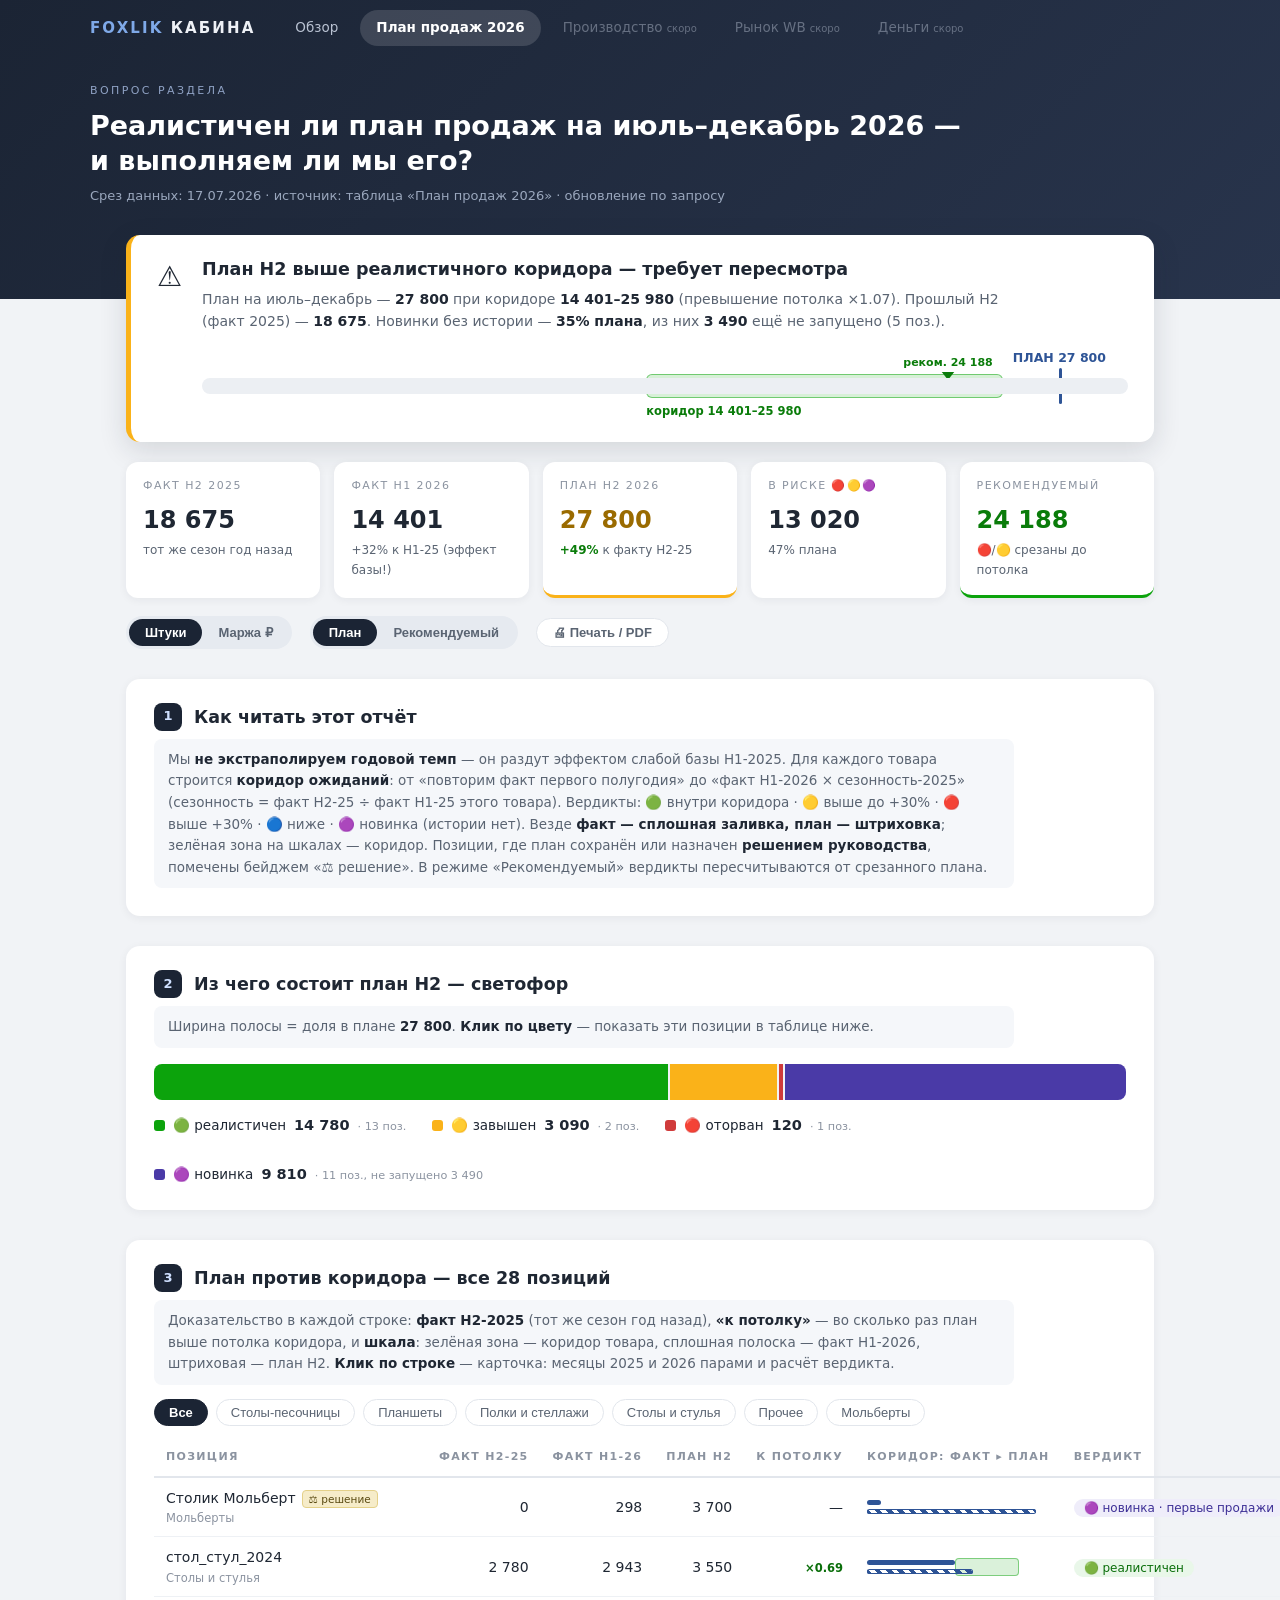
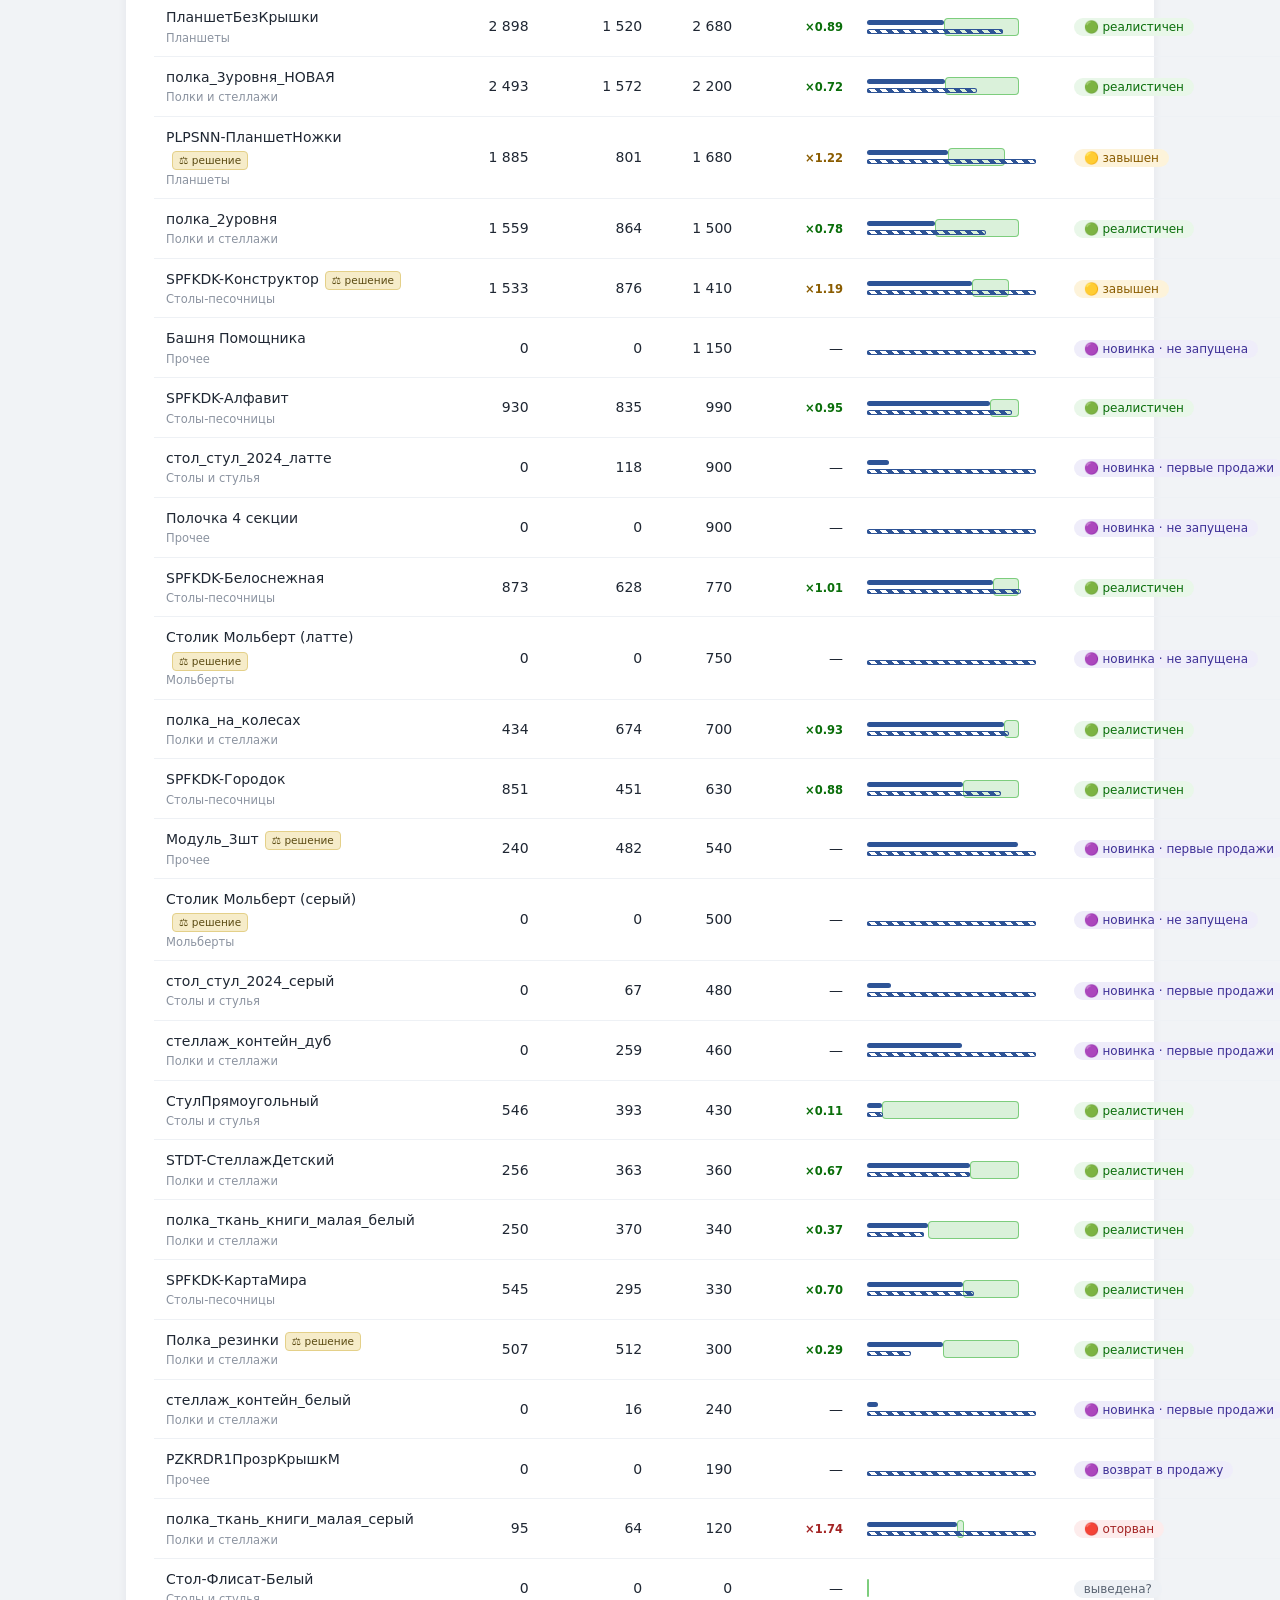
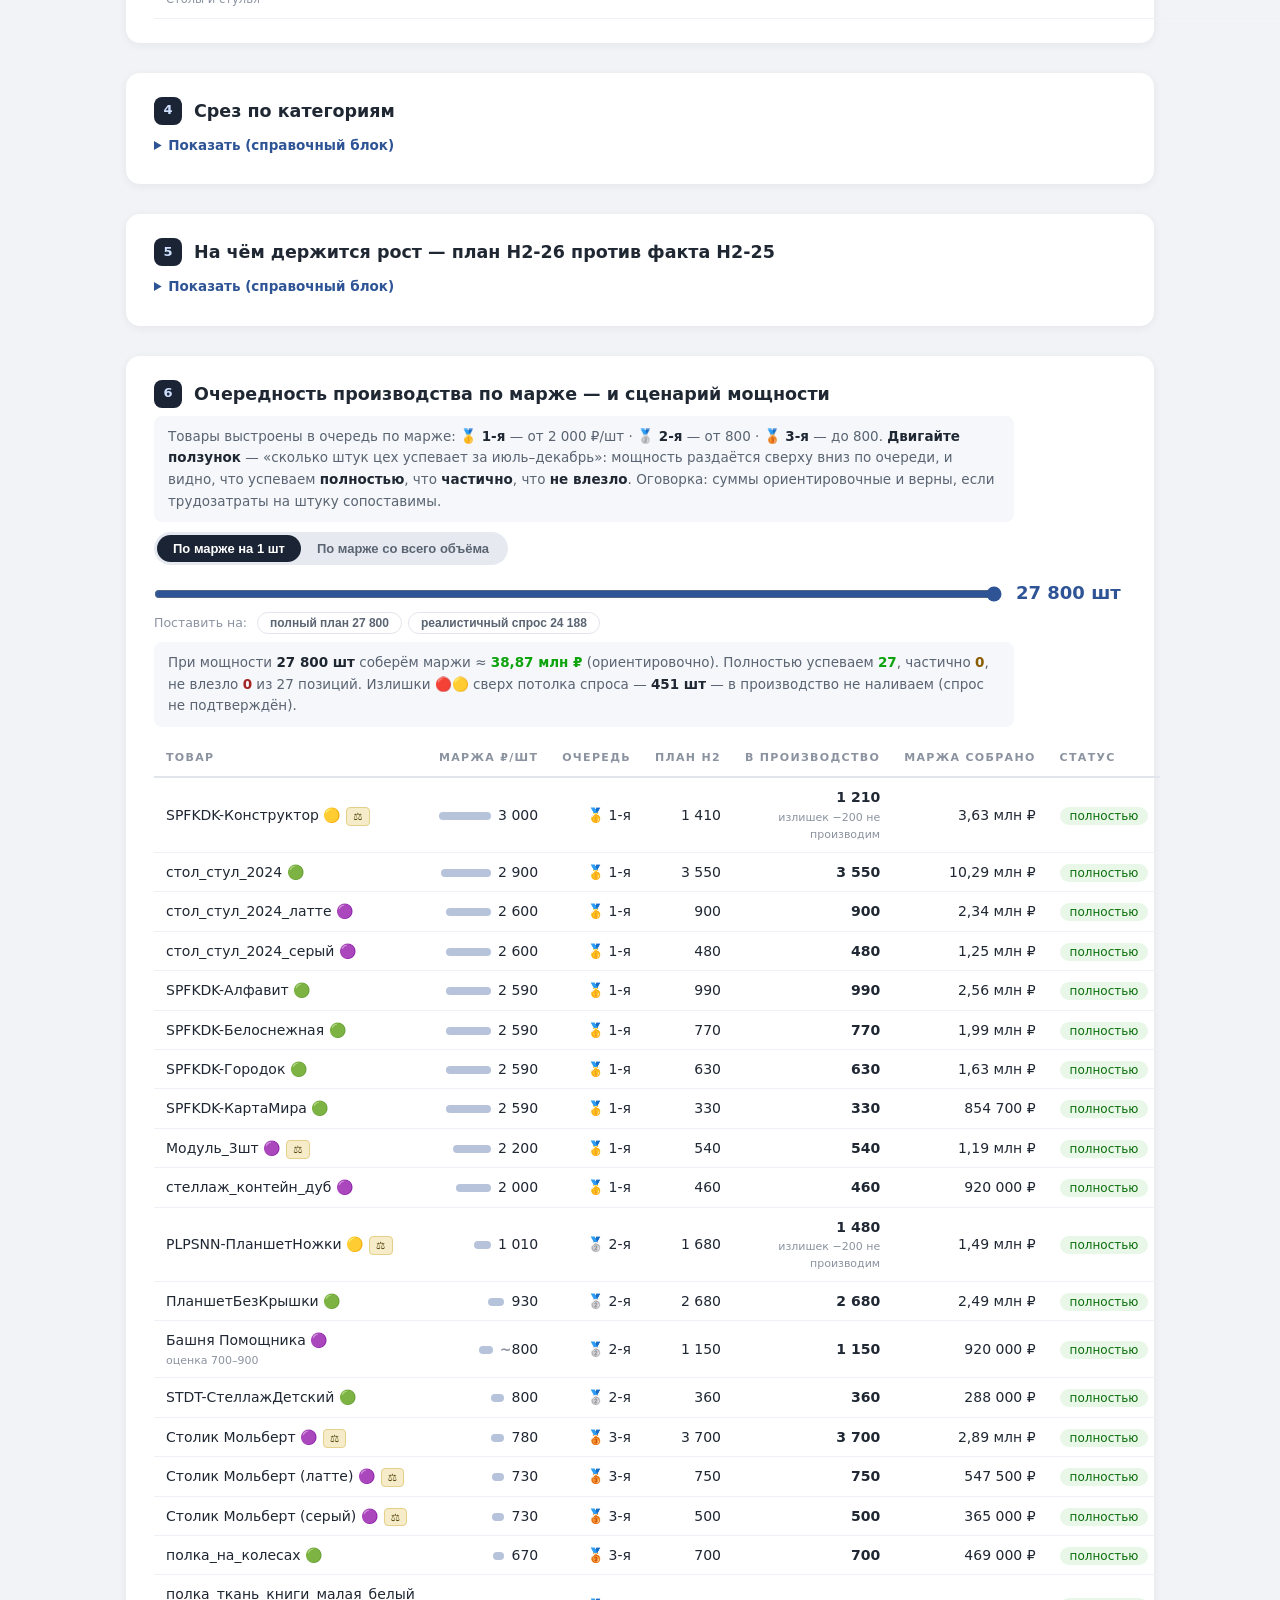
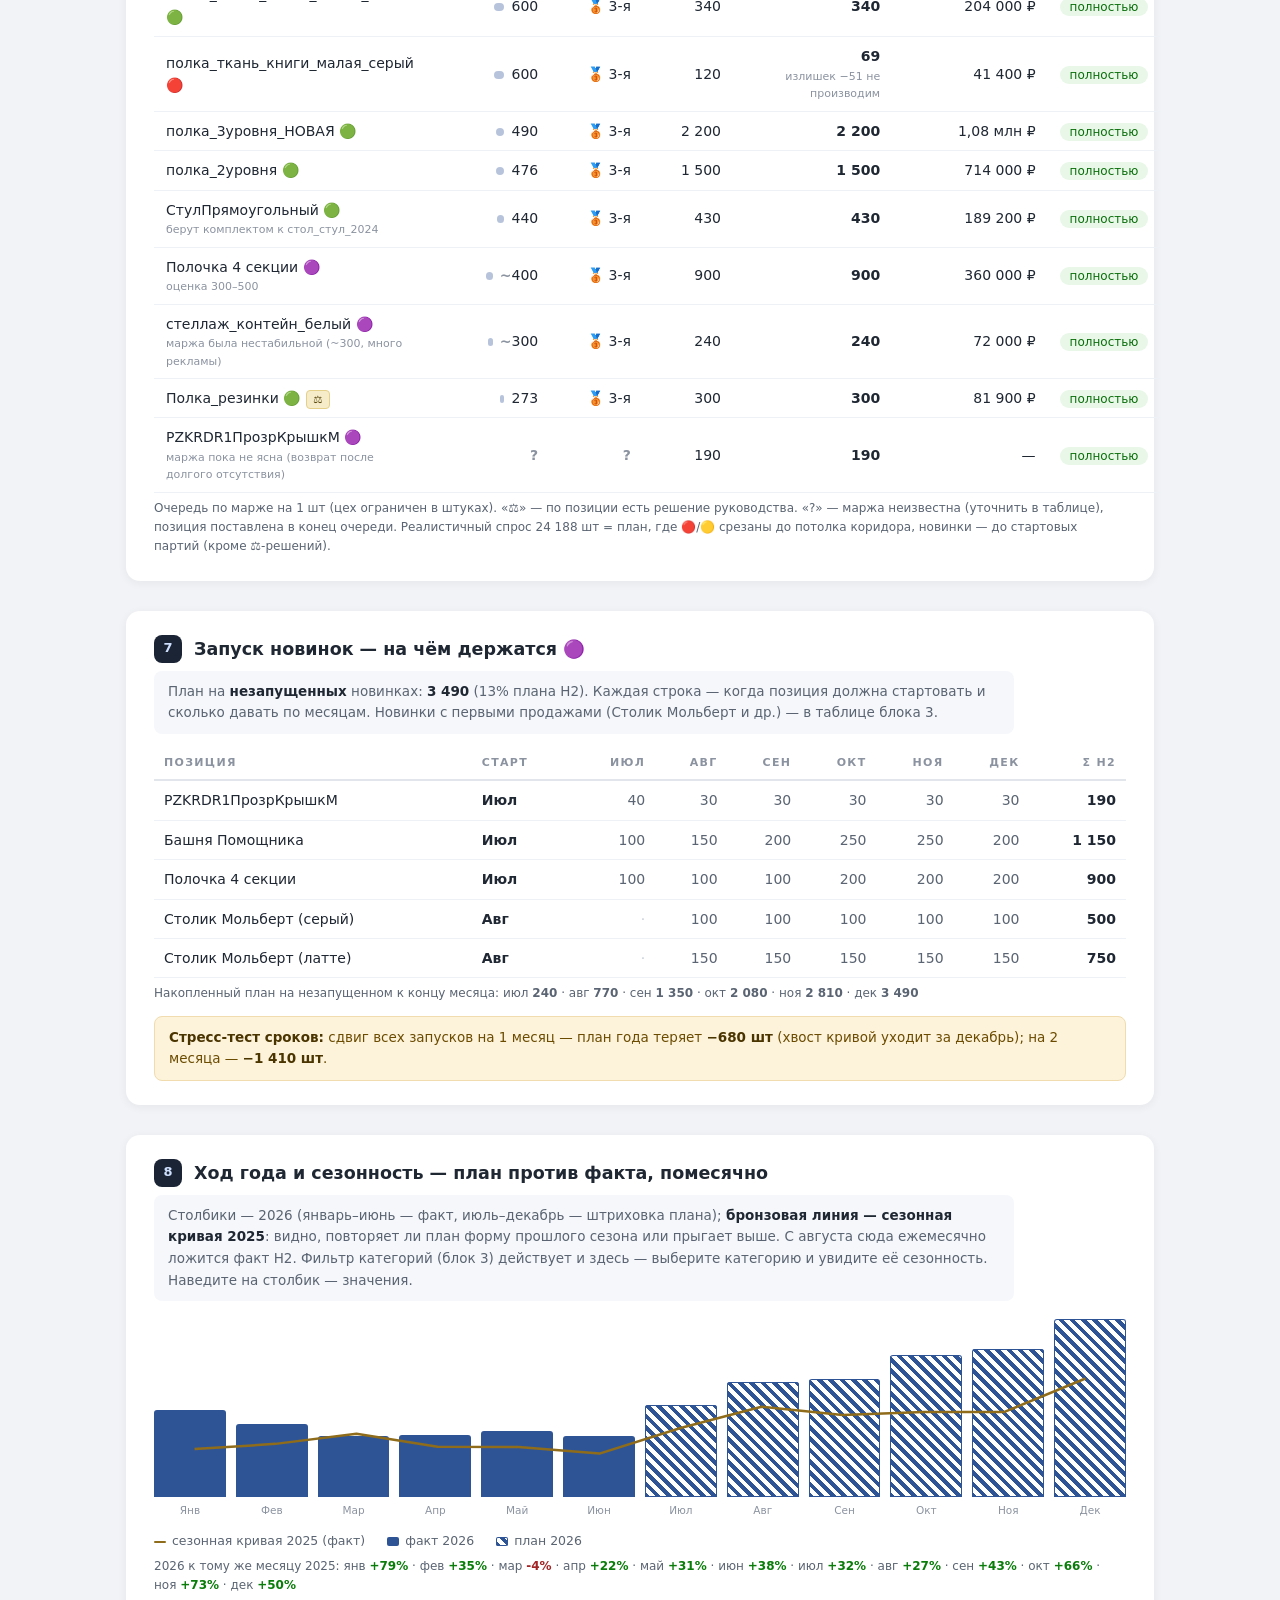
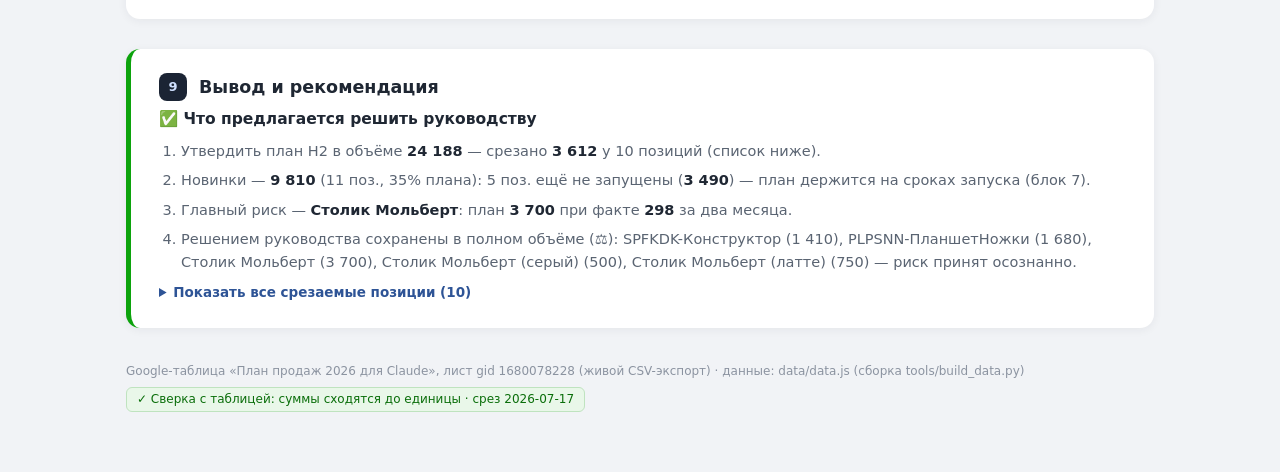
==== plan-2026.html @ 78aa0afb "Add files via upload" ====
<!DOCTYPE html>
<html lang="ru">
<head>
<meta charset="utf-8">
<meta name="viewport" content="width=device-width, initial-scale=1">
<title>План продаж 2026 — Кабина FOXLIK</title>
<link rel="icon" href="data:,">
<link rel="stylesheet" href="assets/cabin.css">
</head>
<body>

<div class="tophead">
  <div class="bar1">
    <a class="brand" href="index.html"><b>FOXLIK</b> КАБИНА</a>
    <nav class="main">
      <a href="index.html">Обзор</a>
      <a href="plan-2026.html" class="on">План продаж 2026</a>
      <a class="soon">Производство<i>скоро</i></a>
      <a class="soon">Рынок WB<i>скоро</i></a>
      <a class="soon">Деньги<i>скоро</i></a>
    </nav>
  </div>
  <div class="hero">
    <div class="q-label">Вопрос раздела</div>
    <h1>Реалистичен ли план продаж на июль–декабрь 2026 — и выполняем ли мы его?</h1>
    <div class="meta" id="meta"></div>
  </div>
</div>

<div class="wrap">

  <div class="verdict" id="hero"></div>

  <div class="kpis" id="kpis"></div>

  <div class="controls">
    <span class="seg" id="segMode">
      <button data-v="u" class="on">Штуки</button><button data-v="m">Маржа ₽</button>
    </span>
    <span class="seg" id="segBasis">
      <button data-v="plan" class="on">План</button><button data-v="rec">Рекомендуемый</button>
    </span>
    <button class="printbtn" onclick="window.print()">🖨 Печать / PDF</button>
    <span class="hint" id="ctlHint"></span>
  </div>

  <section>
    <div class="sec-head"><span class="n">1</span><h3>Как читать этот отчёт</h3></div>
    <div class="howto">Мы <b>не экстраполируем годовой темп</b> — он раздут эффектом слабой базы H1-2025.
      Для каждого товара строится <b>коридор ожиданий</b>: от «повторим факт первого полугодия» до
      «факт H1-2026 × сезонность-2025» (сезонность = факт H2-25 ÷ факт H1-25 этого товара).
      Вердикты: 🟢 внутри коридора · 🟡 выше до +30% · 🔴 выше +30% · 🔵 ниже · 🟣 новинка (истории нет).
      Везде <b>факт — сплошная заливка, план — штриховка</b>; зелёная зона на шкалах — коридор.
      Позиции, где план сохранён или назначен <b>решением руководства</b>, помечены бейджем «⚖ решение».
      В режиме «Рекомендуемый» вердикты пересчитываются от срезанного плана.</div>
  </section>

  <section>
    <div class="sec-head"><span class="n">2</span><h3>Из чего состоит план H2 — светофор</h3></div>
    <div class="howto" id="stkHow"></div>
    <div class="stack" id="stack"></div>
    <div class="legend" id="stkLeg"></div>
  </section>

  <section>
    <div class="sec-head"><span class="n">3</span><h3>План против коридора — все 28 позиций</h3></div>
    <div class="howto">Доказательство в каждой строке: <b>факт H2-2025</b> (тот же сезон год назад),
      <b>«к потолку»</b> — во сколько раз план выше потолка коридора, и <b>шкала</b>: зелёная зона —
      коридор товара, сплошная полоска — факт H1-2026, штриховая — план H2.
      <b>Клик по строке</b> — карточка: месяцы 2025 и 2026 парами и расчёт вердикта.</div>
    <div class="chips" id="chips"></div>
    <table>
      <thead><tr>
        <th>Позиция</th><th class="r">Факт H2-25</th><th class="r">Факт H1-26</th>
        <th class="r" id="thPlan">План H2</th><th class="r">К потолку</th>
        <th style="width:22%">Коридор: факт ▸ план</th><th>Вердикт</th>
      </tr></thead>
      <tbody id="tbody"></tbody>
    </table>
  </section>

  <section>
    <div class="sec-head"><span class="n">4</span><h3>Срез по категориям</h3></div>
    <details class="fold"><summary>Показать (справочный блок)</summary>
    <div class="howto">Три полосы: <b>факт H2-2025</b> (бронза — тот же сезон год назад),
      <b>факт H1-2026</b> (синяя) и <b>план H2-2026</b> (штриховая). Видно, на чём стоит план
      каждой категории и куда смещается ставка.</div>
    <div id="cats"></div>
    </details>
  </section>

  <section class="grow">
    <div class="sec-head"><span class="n">5</span><h3>На чём держится рост — план H2-26 против факта H2-25</h3></div>
    <details class="fold"><summary>Показать (справочный блок)</summary>
    <div class="howto">Разница между планом на этот сезон и фактом того же сезона 2025 по позициям.
      Фиолетовые — новинки: их прирост пока «бумажный». Сравнение сезон-к-сезону — та же логика,
      что и в коридоре.</div>
    <div id="grow"></div>
    </details>
  </section>

  <section class="sac">
    <div class="sec-head"><span class="n">6</span><h3>Очередность производства по марже — и сценарий мощности</h3></div>
    <div class="howto">Товары выстроены в очередь по марже: <b>🥇 1-я</b> — от 2 000 ₽/шт ·
      <b>🥈 2-я</b> — от 800 · <b>🥉 3-я</b> — до 800. <b>Двигайте ползунок</b> — «сколько штук цех
      успевает за июль–декабрь»: мощность раздаётся сверху вниз по очереди, и видно, что успеваем
      <b>полностью</b>, что <b>частично</b>, что <b>не влезло</b>. Оговорка: суммы ориентировочные
      и верны, если трудозатраты на штуку сопоставимы.</div>
    <div class="controls" style="margin-top:10px">
      <span class="seg" id="segPrio">
        <button data-v="unit" class="on">По марже на 1 шт</button><button data-v="vol">По марже со всего объёма</button>
      </span>
    </div>
    <div class="caprow">
      <input type="range" id="capSl">
      <div class="capval num" id="capVal"></div>
    </div>
    <div class="capmarks" id="capMarks"></div>
    <div class="howto" id="capSummary"></div>
    <table class="sacT">
      <thead><tr><th>Товар</th><th class="r">Маржа ₽/шт</th><th class="r">Очередь</th>
        <th class="r">План H2</th><th class="r">В производство</th><th class="r">Маржа собрано</th>
        <th>Статус</th></tr></thead>
      <tbody id="sacBody"></tbody>
    </table>
    <div class="yoy" id="sacFoot"></div>
  </section>

  <section class="launch">
    <div class="sec-head"><span class="n">7</span><h3>Запуск новинок — на чём держатся 🟣</h3></div>
    <div class="howto" id="lnHow"></div>
    <table>
      <thead><tr><th>Позиция</th><th>Старт</th>
        <th class="r">июл</th><th class="r">авг</th><th class="r">сен</th>
        <th class="r">окт</th><th class="r">ноя</th><th class="r">дек</th><th class="r">Σ H2</th></tr></thead>
      <tbody id="lnBody"></tbody>
    </table>
    <div class="yoy" id="lnCum"></div>
    <div class="stress" id="lnStress"></div>
  </section>

  <section>
    <div class="sec-head"><span class="n">8</span><h3>Ход года и сезонность — план против факта, помесячно</h3></div>
    <div class="howto">Столбики — 2026 (январь–июнь — факт, июль–декабрь — штриховка плана);
      <b>бронзовая линия — сезонная кривая 2025</b>: видно, повторяет ли план форму прошлого сезона
      или прыгает выше. С августа сюда ежемесячно ложится факт H2. Фильтр категорий (блок 3)
      действует и здесь — выберите категорию и увидите её сезонность. Наведите на столбик — значения.</div>
    <div class="yy" id="yy"></div>
    <div class="leg2">
      <span><span class="sw" style="background:none;border-top:2.5px solid var(--s2025);height:0;transform:translateY(-2px)"></span>сезонная кривая 2025 (факт)</span>
      <span><span class="sw" style="background:var(--s2026)"></span>факт 2026</span>
      <span><span class="sw" style="background:repeating-linear-gradient(45deg,var(--s2026) 0 4px,transparent 4px 8px);box-shadow:inset 0 0 0 1px var(--s2026)"></span>план 2026</span>
    </div>
    <div class="yoy" id="yyDelta"></div>
  </section>

  <section class="final">
    <div class="sec-head"><span class="n">9</span><h3>Вывод и рекомендация</h3></div>
    <h4>✅ Что предлагается решить руководству</h4>
    <ol id="final"></ol>
    <div id="finDetails"></div>
  </section>

</div>

<footer id="foot"></footer>

<script src="data/data.js"></script>
<script src="assets/logic.js"></script>
<script>
(function(){
 const C=window.CABIN, S=C.S, $=id=>document.getElementById(id);
 const MON=['Янв','Фев','Мар','Апр','Май','Июн','Июл','Авг','Сен','Окт','Ноя','Дек'];
 const VCC={green:'var(--ok)',amber:'var(--warn)',red:'var(--crit)',info:'var(--info)',new:'var(--new)'};
 const BC={green:'b-green',amber:'b-amber',red:'b-red',info:'b-info',new:'b-new'};
 const RC={green:'r-green',amber:'r-amber',red:'r-red',info:'r-info'};
 let catFilter='Все', vFilter=null, open=null, svOK=false;

 const dEsc=s=>String(s).replace(/&/g,'&amp;').replace(/</g,'&lt;');
 const pct=(a,b)=>b>0?Math.round((a/b-1)*100):null;
 const pctTxt=p=>p===null?'—':'<b class="'+(p>=0?'up':'down')+'">'+(p>=0?'+':'')+p+'%</b>';
 const d=new Date(C.D.meta.sliceDate);
 $('meta').textContent='Срез данных: '+('0'+d.getDate()).slice(-2)+'.'+('0'+(d.getMonth()+1)).slice(-2)+'.'+d.getFullYear()
   +' · источник: таблица «План продаж 2026» · обновление по запросу';

 /* --- самопроверка: страница обязана сходиться со слоем данных до единицы --- */
 (function(){
  const m=C.D.meta.totals;
  const u={f25:0,f26H1:0,pH2:0};
  C.items.forEach(i=>{u.f25+=i.f25T;u.f26H1+=i.f26H1;u.pH2+=i.pH2});
  svOK=(u.f25===m.f25&&u.f26H1===m.f26h1&&u.pH2===m.planH2);
  if(!svOK)console.error('СВЕРКА ПРОВАЛЕНА: страница='+JSON.stringify(u)+' data.js='+JSON.stringify(m));
  else console.log('Сверка OK: '+u.f25+' / '+u.f26H1+' / '+u.pH2);
 })();

 const filtered=()=>C.items
   .filter(i=>catFilter==='Все'||i.cat===catFilter)
   .filter(i=>!vFilter||C.vOf(i)===vFilter);

 function hero(){
  const t=C.totals();
  const above=t.cur>t.eH*1.05;
  const unl=C.unlaunched();
  const newU=C.items.filter(i=>C.vOf(i)==='new').reduce((s,i)=>s+C.money(i,C.planOf(i)),0);
  const share=t.cur>0?Math.round(newU/t.cur*100):0;
  const dom=Math.max(t.eH*1.15,t.cur*1.08,1);
  const x=v=>Math.min(v/dom*100,99);
  $('hero').className='verdict'+(above?'':' good');
  $('hero').innerHTML='<div class="icon">'+(above?'⚠️':'✅')+'</div><div style="flex:1">'
   +'<h2>'+(above?'План H2 выше реалистичного коридора — требует пересмотра'
                :'План H2 внутри реалистичного коридора')+'</h2>'
   +'<p>'+(S.basis==='plan'?'План':'Рекомендуемый план')+' на июль–декабрь — <b class="num">'+C.vf(t.cur)+'</b>'
   +' при коридоре <b class="num">'+C.vf(t.eL)+'–'+C.vf(t.eH)+'</b>'
   +(above?' (превышение потолка '+(t.eH>0?'×'+(t.cur/t.eH).toFixed(2):'—')+')':'')
   +'. Прошлый H2 (факт 2025) — <b class="num">'+C.vf(t.f25H2)+'</b>.'
   +' Новинки без истории — <b>'+share+'% плана</b>'
   +(unl.u>0?', из них <b class="num">'+C.vf(unl.u)+'</b> ещё не запущено ('+unl.list.length+' поз.)':'')
   +'.</p>'
   +'<div class="hcorr">'
   +'<div class="zone" style="left:'+x(t.eL)+'%;width:'+(x(t.eH)-x(t.eL))+'%"></div>'
   +'<div class="zlab" style="left:'+x(t.eL)+'%">коридор '+C.vf(t.eL)+'–'+C.vf(t.eH)+'</div>'
   +'<div class="mark" style="left:'+x(t.cur)+'%"></div>'
   +'<div class="mlab" style="left:'+x(t.cur)+'%">'+(S.basis==='plan'?'ПЛАН':'РЕКОМ.')+' '+C.vf(t.cur)+'</div>'
   +(S.basis==='plan'?'<div class="rmark" style="left:'+x(t.recH2)+'%"></div>'
     +'<div class="rlab" style="left:'+x(t.recH2)+'%">реком. '+C.vf(t.recH2)+'</div>':'')
   +'<div class="track"></div>'
   +'</div></div>';
 }

 function kpis(){
  const t=C.totals();
  const gr=t.f25H1>0?Math.round((t.f26H1/t.f25H1-1)*100):0;
  const risk=C.items.filter(i=>['red','amber','new'].includes(C.vOf(i)))
    .reduce((s,i)=>s+C.money(i,C.planOf(i)),0);
  $('kpis').innerHTML=
   '<div class="kpi"><div class="t">Факт H2 2025</div><div class="v num">'+C.vf(t.f25H2)+'</div><div class="d">тот же сезон год назад</div></div>'
  +'<div class="kpi"><div class="t">Факт H1 2026</div><div class="v num">'+C.vf(t.f26H1)+'</div><div class="d">+'+gr+'% к H1-25 (эффект базы!)</div></div>'
  +'<div class="kpi acc"><div class="t">'+(S.basis==='plan'?'План H2 2026':'Реком. план H2')+'</div><div class="v num">'+C.vf(t.cur)+'</div><div class="d">'+pctTxt(pct(t.cur,t.f25H2))+' к факту H2-25</div></div>'
  +'<div class="kpi"><div class="t">В риске 🔴🟡🟣</div><div class="v num">'+C.vf(risk)+'</div><div class="d">'+(t.cur>0?Math.round(risk/t.cur*100):0)+'% плана</div></div>'
  +'<div class="kpi rec"><div class="t">Рекомендуемый</div><div class="v num">'+C.vf(t.recH2)+'</div><div class="d">🔴/🟡 срезаны до потолка</div></div>';
 }

 function stack(){
  const t=C.totals(), parts=C.byVerdict(), unl=C.unlaunched();
  $('stkHow').innerHTML='Ширина полосы = доля в '+(S.basis==='plan'?'плане':'рекомендуемом плане')
    +' <b class="num">'+C.vf(t.cur)+'</b>. <b>Клик по цвету</b> — показать эти позиции в таблице ниже.';
  $('stack').innerHTML=parts.map(p=>'<div style="background:'+VCC[p.v]+';width:'+(p.u/t.cur*100)+'%;cursor:pointer'
    +(vFilter&&vFilter!==p.v?';opacity:.35':'')+'" data-v="'+p.v+'" title="'
    +C.VL[p.v]+': '+C.vf(p.u)+' — клик для фильтра"></div>').join('');
  $('stkLeg').innerHTML=parts.map(p=>'<span class="it" data-v="'+p.v+'" style="cursor:pointer'
    +(vFilter&&vFilter!==p.v?';opacity:.45':'')+'"><span class="sw" style="background:'+VCC[p.v]+'"></span>'
    +C.VE[p.v]+' '+C.VL[p.v]+' <span class="num">'+C.vf(p.u)+'</span><small>· '+p.n+' поз.'
    +(p.v==='new'&&unl.u>0?', не запущено '+C.vf(unl.u):'')+'</small></span>').join('');
  [$('stack'),$('stkLeg')].forEach(el=>el.querySelectorAll('[data-v]').forEach(x=>x.onclick=()=>{
    vFilter=(vFilter===x.dataset.v)?null:x.dataset.v;open=null;render();
    document.querySelector('table').scrollIntoView({behavior:'smooth',block:'nearest'});}));
 }

 function chips(){
  const cats=['Все',...new Set(C.items.map(i=>i.cat))];
  $('chips').innerHTML=cats.map(c=>'<button class="'+(c===catFilter?'on':'')+'" data-c="'+dEsc(c)+'">'+dEsc(c)+'</button>').join('')
   +(vFilter?'<button class="on" data-x="1">'+C.VE[vFilter]+' '+C.VL[vFilter]+' ✕</button>':'');
  $('chips').querySelectorAll('button').forEach(b=>b.onclick=()=>{
    if(b.dataset.x)vFilter=null;else catFilter=b.dataset.c;open=null;render();});
 }

 function rcorr(it){
  const p=C.money(it,C.planOf(it)), f=C.money(it,it.f26H1);
  const lo=C.money(it,it.expLow||0), hi=it.expHigh!==null?C.money(it,it.expHigh):null;
  const dom=Math.max(hi!==null?hi*1.2:0,p*1.08,f*1.08,1);
  const x=v=>Math.min(v/dom*100,99);
  return '<div class="rcorr">'
   +(hi!==null?'<div class="zone" style="left:'+x(lo)+'%;width:'+Math.max(x(hi)-x(lo),1)+'%"></div>':'')
   +(f>0?'<div class="fbar" style="width:'+x(f)+'%"></div>':'')
   +(p>0?'<div class="pbar" style="width:'+x(p)+'%"></div>':'')
   +'</div>';
 }

 function table(){
  $('thPlan').textContent=S.basis==='plan'?'План H2':'Реком. H2';
  const list=filtered().slice().sort((a,b)=>C.money(b,C.planOf(b))-C.money(a,C.planOf(a)));
  $('tbody').innerHTML=list.map((it,ix)=>{
   const p=C.money(it,C.planOf(it)), f=C.money(it,it.f26H1), v=C.vOf(it);
   const r=C.ratioOf(it);
   const badge=it.retired
     ?'<span class="badge" style="color:#5a6472;background:#eef1f5">выведена?</span>'
     :'<span class="badge '+BC[v]+'">'+C.VE[v]+' '+C.vlbl(it)+'</span>';
   let row='<tr class="row" data-i="'+ix+'"><td>'+dEsc(it.name)
    +(S.mode==='m'&&!it.margin?'<span class="nomarg">маржи нет → 0 ₽</span>':'')
    +(it.ovrType?'<span class="ovrb" title="'+(it.ovrType==='verdict'?'вердикт назначен решением руководства':'план сохранён/задан решением руководства')+'">⚖ решение</span>':'')
    +'<span class="cat">'+dEsc(it.cat)+'</span></td>'
    +'<td class="r num">'+C.vf(C.money(it,it.f25H2))+'</td>'
    +'<td class="r num">'+C.vf(f)+'</td>'
    +'<td class="r num">'+C.vf(p)+'</td>'
    +'<td class="r">'+(r!==null&&C.planOf(it)>0?'<span class="ratio '+(RC[v]||'')+'">×'+r.toFixed(2)+'</span>':'—')+'</td>'
    +'<td>'+rcorr(it)+'</td>'
    +'<td>'+badge+'</td></tr>';
   if(open===it.name)row+=card(it);
   return row;
  }).join('');
  $('tbody').querySelectorAll('tr.row').forEach(tr=>tr.onclick=()=>{
   const it=list[+tr.dataset.i]; open=(open===it.name)?null:it.name; render();
  });
 }

 function card(it){
  const mon=C.monOf(it), mmax=Math.max(...it.f25,...mon,1);
  const grp=[];
  for(let m=0;m<12;m++){
   const v25=it.f25[m], v26=mon[m];
   grp.push('<div class="grp"><div class="duo">'
    +'<div class="b b25" style="height:'+(v25/mmax*100)+'%" title="'+MON[m]+' 2025 · '+C.vf(C.money(it,v25))+'">'
    +(v25>0?'<span class="vv v25 num">'+C.vf(C.money(it,v25))+'</span>':'')+'</div>'
    +'<div class="b '+(m<6?'b26':'bp')+'" style="height:'+(v26/mmax*100)+'%" title="'+MON[m]+' 2026 · '+C.vf(C.money(it,v26))+'">'
    +(v26>0?'<span class="vv num">'+C.vf(C.money(it,v26))+'</span>':'')+'</div>'
    +'</div><div class="lab">'+MON[m].toLowerCase()+'</div></div>');
  }
  let why;
  if(it.newp){
   why='<b>Новинка</b> — истории 2025 нет, коридор не строится, решение по плану принимается отдельно. '
    +(it.f26H1>0?'Калибровка: первые продажи <b class="num">'+C.vf(C.money(it,it.f26H1))+'</b> за '
      +it.y26.slice(0,6).filter(x=>x>0).length+' мес против плана <b class="num">'+C.vf(C.money(it,it.pH2))+'</b> на 6 мес.'
      :'Продаж ещё не было — весь план держится на сроке запуска.');
  }else if(it.expHigh!==null){
   const r=C.ratioOf(it);
   why='Потолок = факт H1-26 <b class="num">'+C.vf(C.money(it,it.f26H1))+'</b> × сезонность-25 <b>×'+it.K.toFixed(2)
    +'</b> (H2-25 '+C.vf(C.money(it,it.f25H2))+' ÷ H1-25 '+C.vf(C.money(it,it.f25H1))+') = <b class="num">'
    +C.vf(C.money(it,Math.round(it.expHigh)))+'</b>. '
    +(C.planOf(it)>0?(S.basis==='plan'?'План':'Реком.')+' <b class="num">'+C.vf(C.money(it,C.planOf(it)))+'</b> = <b>×'
    +r.toFixed(2)+'</b> к потолку → '+C.VE[C.vOf(it)]+' <b>'+C.vlbl(it)+'</b>.'
    :'Плана на H2 нет'+(it.retired?' — похоже, позиция выведена (уточнить у владельца).':'.'));
  }else{
   why='Истории H1-2025 нет — коридор не строится; вердикт по наличию продаж 2026.';
  }
  const yoyM=[4,5].map(m=>MON[m].toLowerCase()+' '+pctTxt(pct(it.y26[m],it.f25[m]))).join(' · ');
  const yoyH2=[6,7,8,9,10,11].map(m=>MON[m].toLowerCase()+' '+pctTxt(pct(mon[m],it.f25[m]))).join(' · ');
  return '<tr class="card"><td colspan="7">'
   +'<div class="cfacts">'
   +'<span>'+(it.art?'Арт. WB: <b>'+dEsc(it.art)+'</b>':'Артикул: <b>ещё не присвоен</b>')+'</span>'
   +'<span>Маржа: <b>'+(it.margin?(it.mEst?'~':'')+C.fmt(it.margin)+' ₽/шт':'не известна — в деньгах = 0')
   +'</b>'+(it.mNote?' <span style="color:var(--ink3)">('+dEsc(it.mNote)+')</span>':'')+'</span>'
   +'<span>Факт 2025: <b class="num">'+C.vf(C.money(it,it.f25T))+'</b> (H1 '+C.vf(C.money(it,it.f25H1))+' · H2 '+C.vf(C.money(it,it.f25H2))+')</span>'
   +'<span>Факт H1-2026: <b class="num">'+C.vf(C.money(it,it.f26H1))+'</b></span>'
   +'<span>План H2: <b class="num">'+C.vf(C.money(it,it.pH2))+'</b> · реком.: <b class="num">'+C.vf(C.money(it,it.recH2))+'</b></span>'
   +(it.ovrType?'<span class="ovrb">⚖ '+(it.ovrType==='verdict'?'вердикт назначен решением руководства':'план сохранён решением руководства')+'</span>':'')
   +'</div>'
   +'<div class="pairs">'+grp.join('')+'</div>'
   +'<div class="why">'+why+'</div>'
   +'<div class="yoy">Темп к 2025: '+yoyM+' &nbsp;·&nbsp; план H2 к тем же месяцам 2025: '+yoyH2+'</div>'
   +'</td></tr>';
 }

 function cats(){
  const L=C.byCat(filtered()), mx=Math.max(...L.map(c=>Math.max(c.plan,c.f26H1,c.f25H2)),1);
  $('cats').innerHTML=L.map(c=>'<div class="catrow"><div class="name">'+dEsc(c.cat)+'<small>'+c.n+' поз.</small></div>'
   +'<div class="bars">'
   +'<div class="tr" title="факт H2-2025"><div class="f" style="width:'+(c.f25H2/mx*100)+'%;background:var(--s2025)"></div></div>'
   +'<div class="tr" title="факт H1-2026"><div class="f" style="width:'+(c.f26H1/mx*100)+'%"></div></div>'
   +'<div class="tr" title="план H2-2026"><div class="p" style="width:'+(c.plan/mx*100)+'%"></div></div></div>'
   +'<div class="nums num">H2-25: '+C.vf(c.f25H2)+'<br>план: '+C.vf(c.plan)+' ('+ (pct(c.plan,c.f25H2)===null?'—':(pct(c.plan,c.f25H2)>=0?'+':'')+pct(c.plan,c.f25H2)+'%')+')</div></div>').join('');
 }

 function grow(){
  const G=C.growth().filter(g=>g.d!==0);
  const top=G.slice(0,8), mx=Math.max(...G.map(g=>Math.abs(g.d)),1);
  const rest=G.slice(8).reduce((s,g)=>s+g.d,0);
  $('grow').innerHTML=top.map(g=>'<div class="grr"><div>'+dEsc(g.it.name)
   +(g.it.newp?' <span class="badge b-new" style="font-size:10.5px">🟣</span>':'')+'</div>'
   +'<div class="tr"><div class="bb" style="left:0;width:'+(Math.abs(g.d)/mx*100)+'%;background:'
   +(g.it.newp?'var(--new)':(g.d>=0?'var(--s2026)':'var(--s2025)'))+'"></div></div>'
   +'<div class="nums num">'+(g.d>=0?'+':'−')+C.vf(Math.abs(g.d))+'</div></div>').join('')
   +(G.length>8?'<div class="grr"><div style="color:var(--ink3)">остальные '+(G.length-8)+' позиций</div><div></div>'
   +'<div class="nums num">'+(rest>=0?'+':'−')+C.vf(Math.abs(rest))+'</div></div>':'');
 }

 let cap=null, prioMode='unit';
 const PLBL={1:'🥇 1-я',2:'🥈 2-я',3:'🥉 3-я'};
 const fmtRub=n=>n>=1e6?(n/1e6).toFixed(2).replace('.',',')+' млн ₽':C.fmt(n)+' ₽';
 function sac(){
  const Q=C.prodQueue(prioMode);
  const capTot=Q.reduce((s,r)=>s+r.plan,0);
  const rec=C.items.reduce((s,i)=>s+i.recH2,0);
  const sl=$('capSl');
  if(!sl.dataset.init){sl.dataset.init='1';sl.min=0;sl.max=capTot;sl.step=100;sl.value=capTot;cap=capTot;
   sl.oninput=()=>{cap=+sl.value;sac();};}
  $('capVal').textContent=C.fmt(cap)+' шт';
  $('capMarks').innerHTML='Поставить на: '
   +'<button data-c="'+capTot+'">полный план '+C.fmt(capTot)+'</button>'
   +'<button data-c="'+rec+'">реалистичный спрос '+C.fmt(rec)+'</button>';
  $('capMarks').querySelectorAll('button').forEach(b=>b.onclick=()=>{cap=+b.dataset.c;sl.value=cap;sac();});
  /* раздача мощности сверху вниз по очереди */
  let rem=cap,got=0;
  const rows=Q.map(r=>{const a=Math.max(0,Math.min(r.pour,rem));rem-=a;got+=a*r.mgn;
   return Object.assign({alloc:a},r);});
  const full=rows.filter(r=>r.alloc>=r.pour).length,
        part=rows.filter(r=>r.alloc>0&&r.alloc<r.pour).length,
        none=rows.filter(r=>r.alloc===0).length,
        exc=rows.reduce((s,r)=>s+r.excess,0);
  $('capSummary').innerHTML='При мощности <b class="num">'+C.fmt(cap)+' шт</b> соберём маржи ≈ '
   +'<b style="color:var(--ok,#1a7a3a)">'+fmtRub(got)+'</b> (ориентировочно). Полностью успеваем '
   +'<b style="color:var(--ok,#1a7a3a)">'+full+'</b>, частично <b style="color:#8a5c00">'+part
   +'</b>, не влезло <b style="color:#a32424">'+none+'</b> из '+rows.length+' позиций.'
   +(exc>0?' Излишки 🔴🟡 сверх потолка спроса — <b class="num">'+C.fmt(exc)
   +' шт</b> — в производство не наливаем (спрос не подтверждён).':'');
  const mMax=Math.max(...rows.map(r=>r.mgn),1);
  $('sacBody').innerHTML=rows.map(r=>{
   const st=r.alloc>=r.pour?['полностью','b-green']:r.alloc>0?['частично','b-amber']:['не влезло','b-red'];
   return '<tr><td>'+dEsc(r.it.name)+' '+C.VE[C.vOf(r.it)]
    +(r.it.ovrType?'<span class="ovrb" title="решение руководства по этой позиции">⚖</span>':'')
    +(r.it.mNote?'<span class="mnote">'+dEsc(r.it.mNote)+'</span>':'')+'</td>'
    +'<td class="r num" style="white-space:nowrap"><span class="mbar" style="width:'+(r.mgn/mMax*52)+'px"></span>'
    +(r.mgn?(r.it.mEst?'<span class="mq" title="оценка пользователя">~</span>':'')+C.fmt(r.mgn)
      :'<span class="mq" title="маржа неизвестна">?</span>')+'</td>'
    +'<td class="r" style="white-space:nowrap">'+(r.tier?PLBL[r.tier]:'<span class="mq">?</span>')+'</td>'
    +'<td class="r num">'+C.fmt(r.plan)+'</td>'
    +'<td class="r num"><b>'+C.fmt(r.alloc)+'</b>'
    +(r.excess>0?'<span class="mnote">излишек −'+C.fmt(r.excess)+' не производим</span>':'')+'</td>'
    +'<td class="r num">'+(r.mgn?fmtRub(r.alloc*r.mgn):'—')+'</td>'
    +'<td><span class="badge '+st[1]+'">'+st[0]+'</span></td></tr>';
  }).join('');
  $('sacFoot').innerHTML='Очередь по '+(prioMode==='unit'?'марже на 1 шт (цех ограничен в штуках)'
    :'марже со всего объёма (маржа/шт × план)')+'. «⚖» — по позиции есть решение руководства.'
   +' «?» — маржа неизвестна (уточнить в таблице), позиция поставлена в конец очереди.'
   +' Реалистичный спрос '+C.fmt(rec)+' шт = план, где 🔴/🟡 срезаны до потолка коридора,'
   +' новинки — до стартовых партий (кроме ⚖-решений).';
 }

 function launch(){
  const L=C.launches();
  const t=C.totals();
  $('lnHow').innerHTML='План на <b>незапущенных</b> новинках: <b class="num">'
   +C.vf(L.rows.reduce((s,r)=>s+C.money(r.it,r.sum),0))+'</b> ('
   +(t.pH2>0?Math.round(L.rows.reduce((s,r)=>s+C.money(r.it,r.sum),0)/t.pH2*100):0)
   +'% плана H2). Каждая строка — когда позиция должна стартовать и сколько давать по месяцам. '
   +'Новинки с первыми продажами (Столик Мольберт и др.) — в таблице блока 3.';
  $('lnBody').innerHTML=L.rows.map(r=>'<tr><td>'+dEsc(r.it.name)+'</td>'
   +'<td class="st">'+(r.start>=0?MON[r.start]:'—')+'</td>'
   +r.mon.map(v=>'<td class="r num mcell'+(v===0?' z':'')+'">'+(v===0?'·':C.vf(C.money(r.it,v)))+'</td>').join('')
   +'<td class="r num"><b>'+C.vf(C.money(r.it,r.sum))+'</b></td></tr>').join('');
  $('lnCum').innerHTML='Накопленный план на незапущенном к концу месяца: '
   +L.cum.map((v,m)=>MON[6+m].toLowerCase()+' <b class="num">'+C.fmt(v)+'</b>').join(' · ');
  $('lnStress').innerHTML='<b>Стресс-тест сроков:</b> сдвиг всех запусков на 1 месяц — план года теряет '
   +'<b class="num">−'+C.fmt(L.shift1)+' шт</b> (хвост кривой уходит за декабрь); на 2 месяца — '
   +'<b class="num">−'+C.fmt(L.shift2)+' шт</b>.';
 }

 function year(){
  const {t25,t26}=C.monthTotals(filtered()), mx=Math.max(...t25,...t26,1);
  const pts=t25.map((v,m)=>((m+0.5)/12*100).toFixed(2)+','+(100-v/mx*100).toFixed(2)).join(' ');
  $('yy').innerHTML='<svg viewBox="0 0 100 100" preserveAspectRatio="none">'
   +'<polyline points="'+pts+'" fill="none" stroke="var(--s2025)" stroke-width="2.5" vector-effect="non-scaling-stroke" stroke-linejoin="round"/></svg>'
   +t25.map((v,m)=>'<div class="grp"><div class="pair">'
   +'<div class="col '+(m<6?'f26':'p26')+'" style="height:'+(t26[m]/mx*100)+'%" title="'+MON[m]+' 2026 · '+C.vf(t26[m])+' · факт 2025 · '+C.vf(v)+'"></div>'
   +'</div><div class="lab">'+MON[m]+'</div></div>').join('');
  $('yyDelta').innerHTML='2026 к тому же месяцу 2025: '
   +t25.map((v,m)=>MON[m].toLowerCase()+' '+pctTxt(pct(t26[m],v))).join(' · ');
 }

 function fin(){
  const t=C.totals(), unl=C.unlaunched();
  const cut=C.items.filter(i=>i.recH2<i.pH2)
    .sort((a,b)=>(b.pH2-b.recH2)-(a.pH2-a.recH2));
  const kept=C.items.filter(i=>i.ovrType==='plan'&&i.pH2>0);
  const news=C.items.filter(i=>i.verdict==='new'&&i.pH2>0);
  const newU=news.reduce((s,i)=>s+C.money(i,i.pH2),0);
  const risk=news.slice().sort((a,b)=>C.money(b,b.pH2)-C.money(a,a.pH2))[0];
  $('final').innerHTML=
   '<li>Утвердить план H2 в объёме <b class="num">'+C.vf(t.recH2)+'</b> — срезано '
   +'<b class="num">'+C.vf(t.pH2-t.recH2)+'</b> у '+cut.length+' позиций (список ниже).</li>'
   +'<li>Новинки — <b class="num">'+C.vf(newU)+'</b> ('+news.length+' поз., '
   +Math.round(newU/t.pH2*100)+'% плана): '+unl.list.length+' поз. ещё не запущены '
   +'(<b class="num">'+C.vf(unl.u)+'</b>) — план держится на сроках запуска (блок 7).</li>'
   +(risk?'<li>Главный риск — <b>'+dEsc(risk.name)+'</b>: план <b class="num">'+C.vf(C.money(risk,risk.pH2))
   +'</b> при факте <b class="num">'+C.vf(C.money(risk,risk.f26H1))+'</b> за два месяца.</li>':'')
   +(kept.length?'<li>Решением руководства сохранены в полном объёме (⚖): '
   +kept.map(i=>dEsc(i.name)+' ('+C.fmt(i.pH2)+')').join(', ')+' — риск принят осознанно.</li>':'');
  $('finDetails').innerHTML='<details><summary>Показать все срезаемые позиции ('+cut.length+')</summary><ul>'
   +cut.map(i=>'<li>'+C.VE[i.verdict]+' '+dEsc(i.name)+': <span class="num">'+C.fmt(i.pH2)+' → '
   +C.fmt(i.recH2)+'</span> (−'+C.fmt(i.pH2-i.recH2)+')</li>').join('')+'</ul></details>';
 }

 function render(){
  hero();kpis();stack();chips();table();cats();grow();sac();launch();year();fin();
  $('ctlHint').textContent=S.mode==='m'?'В деньгах: позиции без маржи помечены в таблице и считаются как 0 ₽.':'';
  $('foot').innerHTML=dEsc(C.D.meta.source)+' · данные: data/data.js (сборка tools/build_data.py)<br>'
   +'<span class="stamp'+(svOK?'':' bad')+'">'+(svOK?'✓ Сверка с таблицей: суммы сходятся до единицы · срез '
   +C.D.meta.sliceDate:'⚠ СВЕРКА ПРОВАЛЕНА — данные не публиковать')+'</span>';
 }
 function seg(el,key){el.querySelectorAll('button').forEach(b=>b.onclick=()=>{
  S[key]=b.dataset.v;el.querySelectorAll('button').forEach(x=>x.classList.toggle('on',x===b));render();});}
 seg($('segMode'),'mode');seg($('segBasis'),'basis');
 $('segPrio').querySelectorAll('button').forEach(b=>b.onclick=()=>{
  prioMode=b.dataset.v;
  $('segPrio').querySelectorAll('button').forEach(x=>x.classList.toggle('on',x===b));sac();});
 render();
})();
</script>
</body>
</html>
---- assets/cabin.css ----
/* Кабина FOXLIK — дизайн-система, стиль C «Гибрид» (утверждён на мокапах 17.07.2026).
   Палитра валидирована скриптом dataviz. Факт = заливка, план = штриховка. */
:root{
  --dark:#1b2434; --dark2:#232e42; --bg:#f1f3f6; --card:#ffffff; --line:#e2e6ec;
  --ink:#1f2733; --ink2:#5a6472; --ink3:#8b93a0;
  --s2025:#8f6c1a; --s2026:#2e5496;
  --ok:#0ca30c; --warn:#fab219; --crit:#d03b3b; --info:#1565c0; --new:#4a3aa7;
}
*{box-sizing:border-box;margin:0;padding:0}
body{background:var(--bg);color:var(--ink);font:15px/1.6 "Segoe UI",system-ui,sans-serif;padding-bottom:60px}
.num{font-variant-numeric:tabular-nums}
a{color:var(--s2026)}

/* ── тёмная шапка ── */
.tophead{background:linear-gradient(135deg,var(--dark),#28344c);color:#eef1f6;padding:0 36px}
.bar1{display:flex;align-items:center;gap:24px;height:56px;max-width:1100px;margin:0 auto}
.brand{font-size:15px;font-weight:700;letter-spacing:.14em;color:#eef1f6;text-decoration:none}
.brand b{color:#7fa9e8}
nav.main{display:flex;gap:6px;flex:1}
nav.main a{padding:7px 16px;border-radius:999px;color:#b9c2d2;text-decoration:none;font-size:13.5px}
nav.main a.on{background:rgba(255,255,255,.14);color:#fff;font-weight:600}
nav.main a.soon{opacity:.45;cursor:default}
nav.main a.soon i{font-style:normal;font-size:10px;margin-left:4px}
.hero{padding:26px 0 92px;max-width:1100px;margin:0 auto}
.q-label{font-size:11px;letter-spacing:.22em;color:#8fa2c4;text-transform:uppercase;margin-bottom:8px}
.hero h1{font-size:27px;font-weight:650;line-height:1.3;max-width:880px;color:#fff}
.hero .meta{color:#9aa7bd;font-size:13px;margin-top:8px}
.wrap{max-width:1100px;margin:-64px auto 0;padding:0 36px}

/* ── вердикт-карта ── */
.verdict{background:var(--card);border-radius:14px;padding:20px 26px;
  box-shadow:0 8px 28px rgba(27,36,52,.14);display:flex;gap:20px;align-items:flex-start;
  border-left:5px solid var(--warn)}
.verdict.good{border-left-color:var(--ok)}
.verdict .icon{font-size:28px}
.verdict h2{font-size:17.5px;font-weight:650;margin-bottom:5px}
.verdict p{color:var(--ink2);font-size:14px;max-width:820px}
.verdict b{color:var(--ink)}

/* ── KPI ── */
.kpis{display:grid;grid-template-columns:repeat(5,1fr);gap:14px;margin-top:20px}
.kpi{background:var(--card);border-radius:12px;padding:15px 17px;box-shadow:0 2px 8px rgba(27,36,52,.06)}
.kpi .t{font-size:11px;letter-spacing:.13em;text-transform:uppercase;color:var(--ink3)}
.kpi .v{font-size:24px;font-weight:650;margin-top:6px}
.kpi .d{font-size:12px;color:var(--ink2);margin-top:2px}
.kpi.acc{border-bottom:3px solid var(--warn)} .kpi.acc .v{color:#9a6b00}
.kpi.rec{border-bottom:3px solid var(--ok)} .kpi.rec .v{color:#0a7c0a}

/* ── переключатели ── */
.controls{display:flex;gap:18px;margin-top:18px;align-items:center;flex-wrap:wrap}
.seg{display:inline-flex;background:#e6eaf0;border-radius:999px;padding:3px}
.seg button{border:0;background:transparent;padding:6px 16px;border-radius:999px;
  font:600 13px "Segoe UI",sans-serif;color:var(--ink2);cursor:pointer}
.seg button.on{background:var(--dark);color:#fff}
.controls .hint{font-size:12.5px;color:var(--ink3)}

/* ── секции-рассказ ── */
section{margin-top:30px;background:var(--card);border-radius:14px;
  box-shadow:0 2px 10px rgba(27,36,52,.06);padding:24px 28px}
.sec-head{display:flex;align-items:center;gap:12px;margin-bottom:6px}
.sec-head .n{width:28px;height:28px;border-radius:8px;background:var(--dark);color:#cfe0ff;
  display:flex;align-items:center;justify-content:center;font-size:13px;font-weight:700;flex:none}
.sec-head h3{font-size:17.5px;font-weight:650}
.howto{color:var(--ink2);font-size:13.5px;max-width:860px;margin:8px 0 4px;
  background:#f5f7fa;border-radius:8px;padding:10px 14px}
.howto b{color:var(--ink)}

/* ── светофор ── */
.stack{display:flex;height:36px;margin-top:16px;border-radius:8px;overflow:hidden;gap:2px;background:var(--bg)}
.stack div{min-width:4px}
.legend{display:flex;gap:26px;margin-top:14px;flex-wrap:wrap;font-size:13.5px}
.legend .it{display:flex;gap:8px;align-items:baseline}
.legend .sw{width:11px;height:11px;border-radius:3px;display:inline-block;transform:translateY(1px)}
.legend .num{font-weight:650;font-size:14.5px}
.legend small{color:var(--ink3)}

/* ── фильтр категорий ── */
.chips{display:flex;gap:8px;margin:14px 0 4px;flex-wrap:wrap}
.chips button{border:1px solid var(--line);background:#fff;border-radius:999px;
  padding:5px 14px;font:13px "Segoe UI",sans-serif;color:var(--ink2);cursor:pointer}
.chips button.on{background:var(--dark);border-color:var(--dark);color:#fff;font-weight:600}

/* ── таблица позиций ── */
table{width:100%;border-collapse:collapse;margin-top:12px;font-size:14px}
th{font-size:11px;letter-spacing:.12em;text-transform:uppercase;color:var(--ink3);
  text-align:left;padding:10px 12px;border-bottom:2px solid var(--line);white-space:nowrap}
th.r,td.r{text-align:right}
td{padding:9px 12px;border-bottom:1px solid #eef1f5}
tr.row{cursor:pointer}
tr.row:hover td{background:#f6f8fb}
td .cat{display:block;font-size:11.5px;color:var(--ink3)}
.bar{height:9px;border-radius:4px;background:var(--s2026);display:inline-block;vertical-align:middle}
.bar.plan{background:repeating-linear-gradient(45deg,var(--s2026) 0 4px,transparent 4px 8px);
  box-shadow:inset 0 0 0 1px var(--s2026)}
.badge{font-size:12px;padding:2px 10px;border-radius:20px;white-space:nowrap}
.b-green{color:#0a6e0a;background:#e9f7e9} .b-amber{color:#8a5c00;background:#fdf3da}
.b-red{color:#a32424;background:#fdecec} .b-new{color:#3d2f96;background:#efedfa}
.b-info{color:#0f4f92;background:#e8f1fc}
.corr-cell{font-size:12.5px;color:var(--ink2);white-space:nowrap}

/* карточка товара (раскрытие) */
tr.card td{background:#f8fafc;padding:16px 18px}
.icard{display:flex;gap:34px;flex-wrap:wrap}
.icard .facts{font-size:13.5px;color:var(--ink2);min-width:250px}
.icard .facts b{color:var(--ink)}
.mini{display:flex;align-items:flex-end;gap:2px;height:90px;flex:1;min-width:420px;padding-top:6px}
.mini .m{flex:1;display:flex;flex-direction:column;justify-content:flex-end;height:100%}
.mini .c{border-radius:2px 2px 0 0;min-height:1px}
.mini .c.f25{background:var(--s2025)}
.mini .c.f26{background:var(--s2026)}
.mini .c.p26{background:repeating-linear-gradient(45deg,var(--s2026) 0 3px,transparent 3px 6px);
  box-shadow:inset 0 0 0 1px var(--s2026)}
.mini .lab{font-size:9px;color:var(--ink3);text-align:center;margin-top:3px}

/* ── срез по категориям ── */
.catrow{display:grid;grid-template-columns:190px 1fr 150px;gap:12px;align-items:center;
  padding:8px 0;border-bottom:1px solid #eef1f5;font-size:13.5px}
.catrow:last-child{border-bottom:none}
.catrow .name{font-weight:600}
.catrow .name small{display:block;font-weight:400;color:var(--ink3);font-size:11.5px}
.catrow .bars{display:flex;flex-direction:column;gap:4px}
.catrow .tr{height:11px;border-radius:4px;background:#eceff3;position:relative;overflow:hidden}
.catrow .f{position:absolute;left:0;top:0;bottom:0;background:var(--s2026);border-radius:4px}
.catrow .p{position:absolute;left:0;top:0;bottom:0;border-radius:4px;
  background:repeating-linear-gradient(45deg,var(--s2026) 0 4px,transparent 4px 8px);
  box-shadow:inset 0 0 0 1px var(--s2026)}
.catrow .nums{font-size:12.5px;color:var(--ink2);text-align:right;white-space:nowrap}

/* ── ход года ── */
.yy{display:flex;align-items:flex-end;gap:10px;height:200px;margin-top:18px;position:relative}
.yy svg{position:absolute;left:0;top:0;width:100%;height:calc(100% - 21px);pointer-events:none;z-index:2}
.yy .grp{flex:1;display:flex;flex-direction:column;height:100%}
.yy .pair{flex:1;display:flex;align-items:flex-end;gap:3px}
.yy .col{flex:1;border-radius:3px 3px 0 0;min-height:1px}
.yy .col.f25{background:var(--s2025)}
.yy .col.f26{background:var(--s2026)}
.yy .col.p26{background:repeating-linear-gradient(45deg,var(--s2026) 0 4px,transparent 4px 8px);
  box-shadow:inset 0 0 0 1px var(--s2026)}
.yy .lab{font-size:10.5px;color:var(--ink3);text-align:center;margin-top:5px}
.leg2{display:flex;gap:22px;margin-top:12px;font-size:12.5px;color:var(--ink2)}
.leg2 .sw{width:12px;height:9px;border-radius:2px;display:inline-block;margin-right:6px;transform:translateY(1px)}

/* ── вывод ── */
section.final{border-left:5px solid var(--ok)}
.final h4{font-size:15.5px;font-weight:650;margin:6px 0 8px}
.final p,.final li{color:var(--ink2);font-size:14.5px}
.final b{color:var(--ink)}
.final ol{margin:4px 0 0 22px}
.final li{margin:6px 0}

footer{max-width:1100px;margin:34px auto 0;padding:0 36px;font-size:12px;color:var(--ink3)}

/* ── обзор (уровень 0) ── */
.secgrid{display:grid;grid-template-columns:repeat(2,1fr);gap:16px;margin-top:26px}
.seccard{background:var(--card);border-radius:14px;padding:20px 24px;
  box-shadow:0 2px 10px rgba(27,36,52,.06);text-decoration:none;color:var(--ink);display:block}
.seccard:hover{box-shadow:0 6px 20px rgba(27,36,52,.13)}
.seccard.off{opacity:.55;pointer-events:none}
.seccard .q{font-size:11px;letter-spacing:.16em;text-transform:uppercase;color:var(--ink3)}
.seccard h3{font-size:17px;margin:6px 0 4px}
.seccard p{font-size:13.5px;color:var(--ink2)}
.seccard .st{margin-top:10px;font-size:12.5px}

/* ── шкала коридора (hero) ── */
.hcorr{margin-top:16px;position:relative;height:74px}
.hcorr .track{position:absolute;top:30px;left:0;right:0;height:16px;border-radius:8px;background:#eceff3}
.hcorr .zone{position:absolute;top:26px;height:24px;background:rgba(12,163,12,.16);
  border:1.5px solid rgba(12,163,12,.5);border-radius:6px}
.hcorr .zlab{position:absolute;top:54px;font-size:11.5px;color:#0a7c0a;font-weight:600;white-space:nowrap}
.hcorr .mark{position:absolute;top:20px;width:3px;height:36px;background:var(--s2026);border-radius:2px}
.hcorr .mlab{position:absolute;top:0;transform:translateX(-50%);font-size:12.5px;font-weight:700;
  color:var(--s2026);white-space:nowrap;background:#fff;padding:0 6px;border-radius:4px;z-index:2}
.hcorr .rmark{position:absolute;top:23px;width:0;height:0;border-left:7px solid transparent;
  border-right:7px solid transparent;border-top:9px solid #0a7c0a;transform:translateX(-50%)}
.hcorr .rlab{position:absolute;top:6px;transform:translateX(-50%);font-size:11px;font-weight:600;
  color:#0a7c0a;white-space:nowrap;background:#fff;padding:0 4px;border-radius:4px}

/* ── шкала коридора в строке таблицы ── */
.rcorr{position:relative;height:22px;min-width:170px}
.rcorr .zone{position:absolute;top:2px;bottom:2px;background:rgba(12,163,12,.15);
  border:1px solid rgba(12,163,12,.45);border-radius:4px}
.rcorr .fbar{position:absolute;top:4px;height:5px;background:var(--s2026);border-radius:3px}
.rcorr .pbar{position:absolute;bottom:4px;height:5px;border-radius:3px;
  background:repeating-linear-gradient(45deg,var(--s2026) 0 4px,transparent 4px 8px);
  box-shadow:inset 0 0 0 1px var(--s2026)}
.ratio{font-size:11.5px;font-weight:700;margin-left:6px;white-space:nowrap}
.r-amber{color:#8a5c00}.r-red{color:#a32424}.r-info{color:#0f4f92}.r-green{color:#0a6e0a}
.ovrb{display:inline-block;font-size:10.5px;color:#5a4a12;background:#f6ecc9;border:1px solid #e4d089;
  border-radius:4px;padding:0 6px;margin-left:6px;white-space:nowrap}
.nomarg{display:inline-block;font-size:10.5px;color:#8a3030;background:#fbeaea;border-radius:4px;
  padding:0 6px;margin-left:6px;white-space:nowrap}

/* ── карточка: пары месяцев 2025/2026 ── */
.cfacts{display:flex;flex-wrap:wrap;gap:4px 26px;font-size:13px;color:var(--ink2);margin-bottom:14px}
.cfacts b{color:var(--ink)}
.pairs{display:flex;align-items:flex-end;gap:10px;height:230px;padding-top:18px;
  background-image:linear-gradient(to top,#eef1f5 1px,transparent 1px);background-size:100% 25%}
.pairs .grp{flex:1;display:flex;flex-direction:column;height:100%}
.pairs .duo{flex:1;display:flex;align-items:flex-end;gap:2px;position:relative}
.pairs .b{flex:1;border-radius:2px 2px 0 0;min-height:1px;position:relative}
.pairs .b25{background:var(--s2025)}
.pairs .b26{background:var(--s2026)}
.pairs .bp{background:repeating-linear-gradient(45deg,var(--s2026) 0 3px,transparent 3px 6px);
  box-shadow:inset 0 0 0 1px var(--s2026)}
.pairs .vv{position:absolute;top:-14px;left:50%;transform:translateX(-50%);
  font-size:10px;color:var(--s2026);white-space:nowrap;font-weight:600}
.pairs .vv.v25{color:var(--s2025)}
.pairs .lab{font-size:11px;color:var(--ink3);text-align:center;margin-top:4px}
.why{margin-top:10px;font-size:13px;background:#f5f7fa;border-radius:8px;padding:8px 12px;color:var(--ink2)}
.why b{color:var(--ink)}
.yoy{margin-top:6px;font-size:12px;color:var(--ink2)}
.yoy b{font-weight:600}
.up{color:#0a7c0a}.down{color:#a32424}

/* ── вклад в рост ── */
.grow .grr{display:grid;grid-template-columns:200px 1fr 110px;gap:10px;align-items:center;
  padding:5px 0;font-size:13px;border-bottom:1px solid #f1f3f6}
.grow .grr:last-child{border-bottom:none}
.grow .tr{height:10px;border-radius:4px;background:#f0f2f5;position:relative}
.grow .bb{position:absolute;top:0;bottom:0;border-radius:4px}
.grow .nums{text-align:right;color:var(--ink2);font-size:12.5px;white-space:nowrap}

/* ── запуск новинок ── */
.launch table td,.launch table th{padding:8px 10px}
.launch .st{font-weight:600}
.launch .mcell{color:var(--ink2)}
.launch .mcell.z{color:#c9ced6}
.stress{margin-top:12px;background:#fdf3da;border:1px solid #f0dcae;border-radius:8px;
  padding:10px 14px;font-size:13.5px;color:#6b4b00}
.stress b{color:#4a3400}

/* ── лестница отказа ── */
.capbox{display:flex;gap:12px;align-items:center;margin:14px 0 6px;flex-wrap:wrap}
.capbox label{font-size:13.5px;color:var(--ink2);font-weight:600}
.capbox input{width:120px;padding:7px 12px;border:1.5px solid var(--line);border-radius:8px;
  font:600 14px "Segoe UI",sans-serif;color:var(--ink)}
.capbox input:focus{outline:none;border-color:var(--s2026)}
.capbox .capres{font-size:13.5px;color:var(--ink2)}
.capbox .capres b{color:var(--ink)}
.sacT td{padding:8px 12px}
.sacT tr.ghead td{background:#f5f7fa;font-weight:650;font-size:12.5px;color:var(--ink);
  letter-spacing:.02em;border-bottom:1px solid var(--line)}
.sacT .mnote{display:block;font-size:11px;color:var(--ink3)}
.sacT tr.cutrow td{background:#fdf3da}
.sacT tr.cutpart td{background:#fdf9ec}
.sacT .cutlbl{font-size:11px;font-weight:700;color:#8a5c00;white-space:nowrap}
.sacT .mq{color:var(--ink3);font-weight:600}
.sacT .mbar{display:inline-block;height:8px;border-radius:4px;background:var(--s2026);
  opacity:.35;margin-right:7px;vertical-align:baseline}
.caprow{display:flex;align-items:center;gap:14px;flex-wrap:wrap;margin:14px 0 4px}
.caprow input[type=range]{flex:1;min-width:280px;accent-color:var(--s2026)}
.caprow .capval{font-weight:700;color:var(--s2026);font-size:18px;min-width:110px}
.capmarks{font-size:12.5px;color:var(--ink3);margin-bottom:6px}
.capmarks button{border:1px solid var(--line);background:#fff;border-radius:999px;
  padding:3px 12px;margin-left:6px;font:600 12px "Segoe UI",sans-serif;color:var(--ink2);
  cursor:pointer}
.capmarks button:hover{border-color:var(--s2026);color:var(--s2026)}

/* ── раскрывашки справочных блоков ── */
details.fold>summary{cursor:pointer;font-size:13.5px;color:var(--s2026);font-weight:600;
  padding:4px 0;list-style-position:inside}
details.fold[open]>summary{margin-bottom:6px}

/* ── вывод: раскрытия ── */
.final details{margin-top:8px}
.final summary{cursor:pointer;font-size:13.5px;color:var(--s2026);font-weight:600}
.final details ul{margin:6px 0 0 22px;font-size:13.5px;color:var(--ink2)}
.final details li{margin:3px 0}

/* ── сверка / печать ── */
.stamp{display:inline-block;margin-top:6px;font-size:12px;color:#0a6e0a;background:#e9f7e9;
  border:1px solid #bfe3bf;border-radius:6px;padding:2px 10px}
.stamp.bad{color:#a32424;background:#fdecec;border-color:#eec5c5}
.printbtn{border:1px solid var(--line);background:#fff;border-radius:999px;padding:6px 16px;
  font:600 13px "Segoe UI",sans-serif;color:var(--ink2);cursor:pointer}

/* ── печать ── */
@media print{
  body{background:#fff;padding:0}
  .tophead{background:#fff;color:var(--ink);padding:0}
  .hero{padding:10px 0 16px}
  .hero h1{color:var(--ink)} .hero .meta{color:var(--ink2)} .q-label{color:var(--ink3)}
  nav.main,.controls,.chips{display:none}
  .wrap{margin-top:0;max-width:none;padding:0}
  section,.verdict,.kpi{box-shadow:none;border:1px solid var(--line);break-inside:avoid}
  tr.row{cursor:default}
}
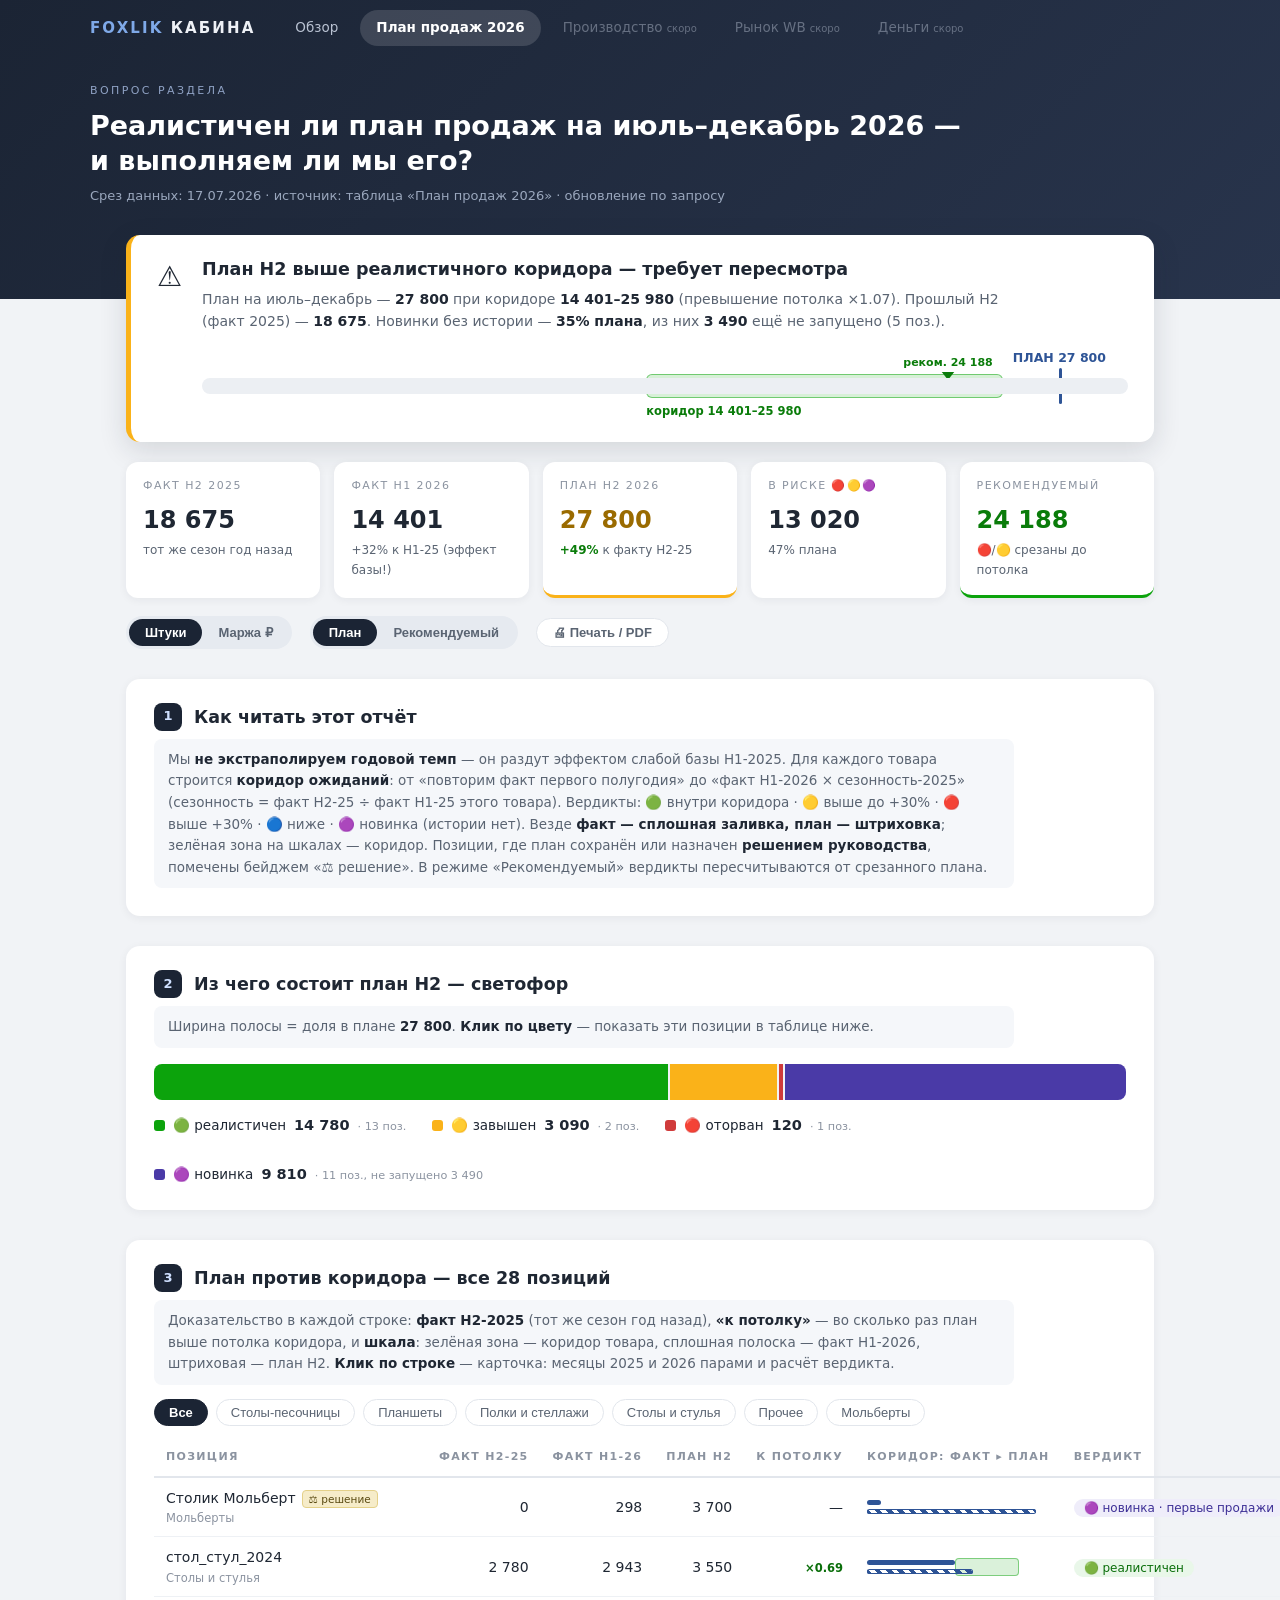
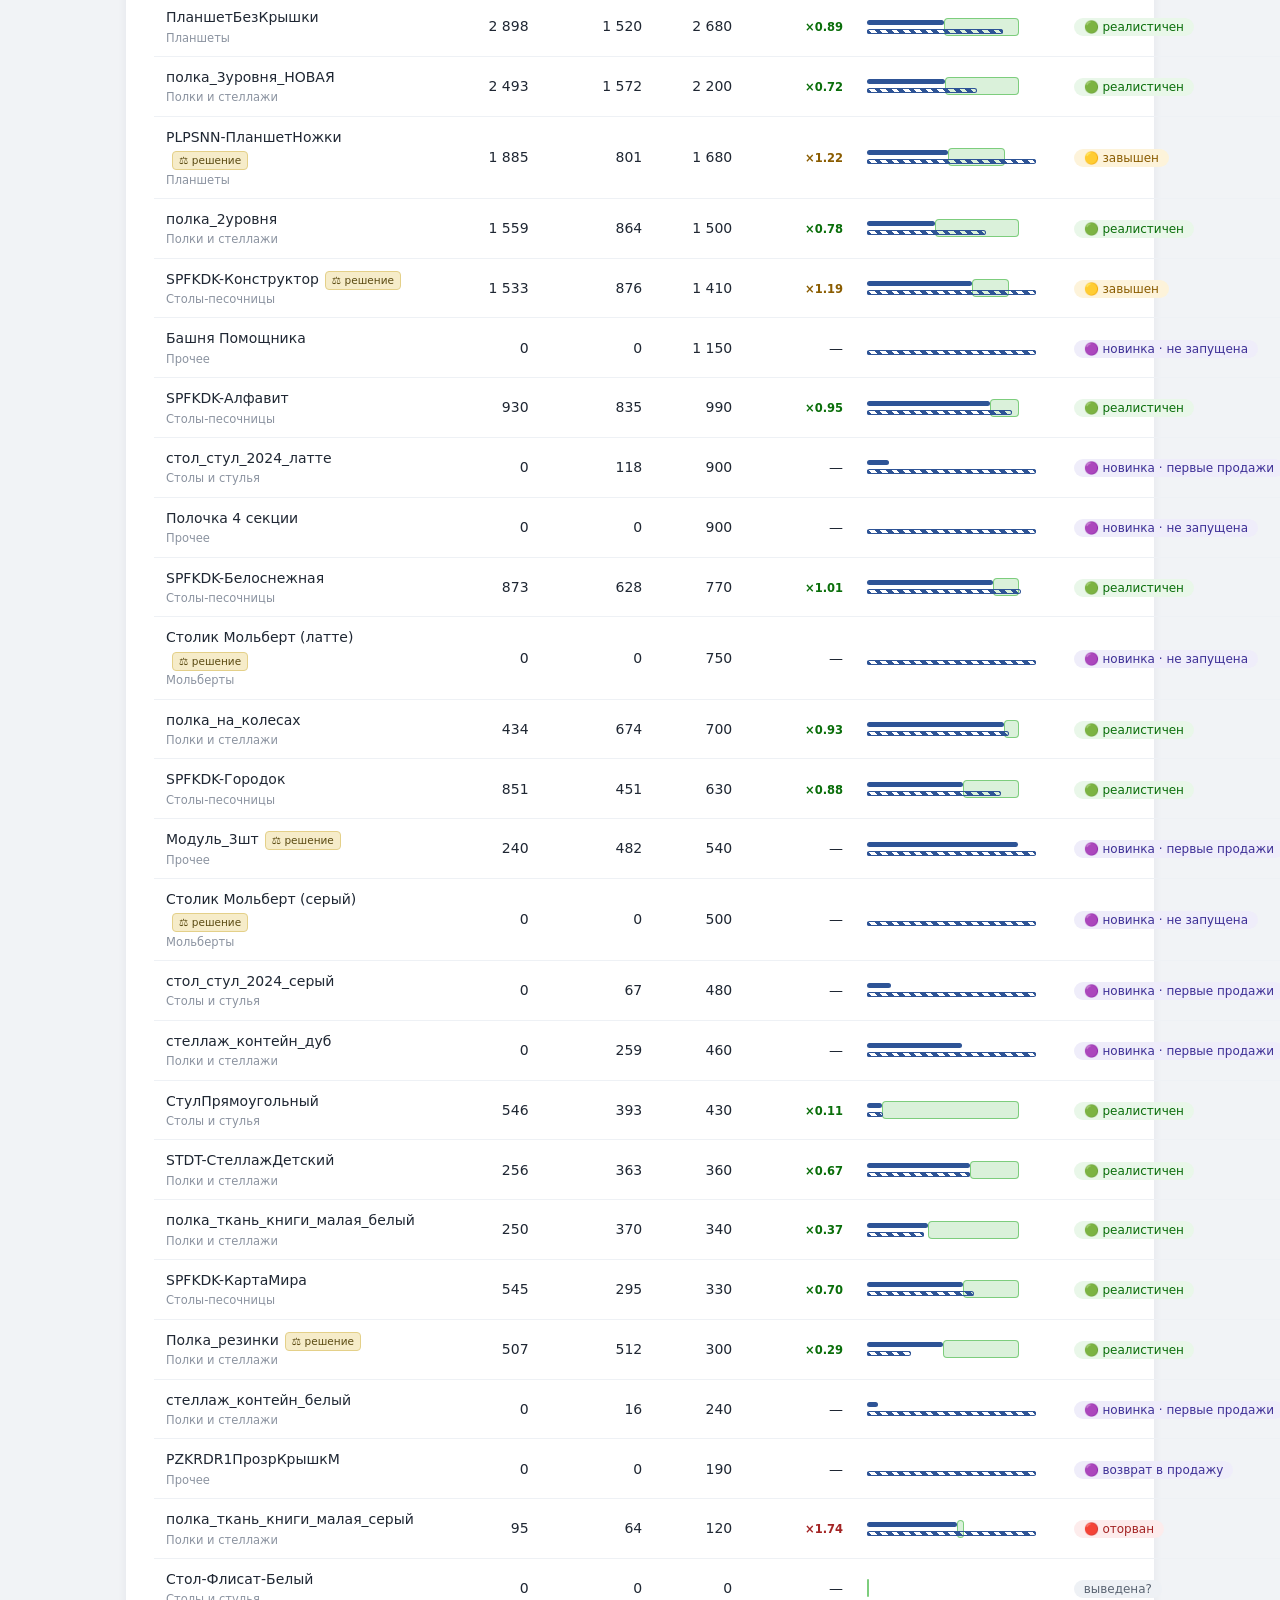
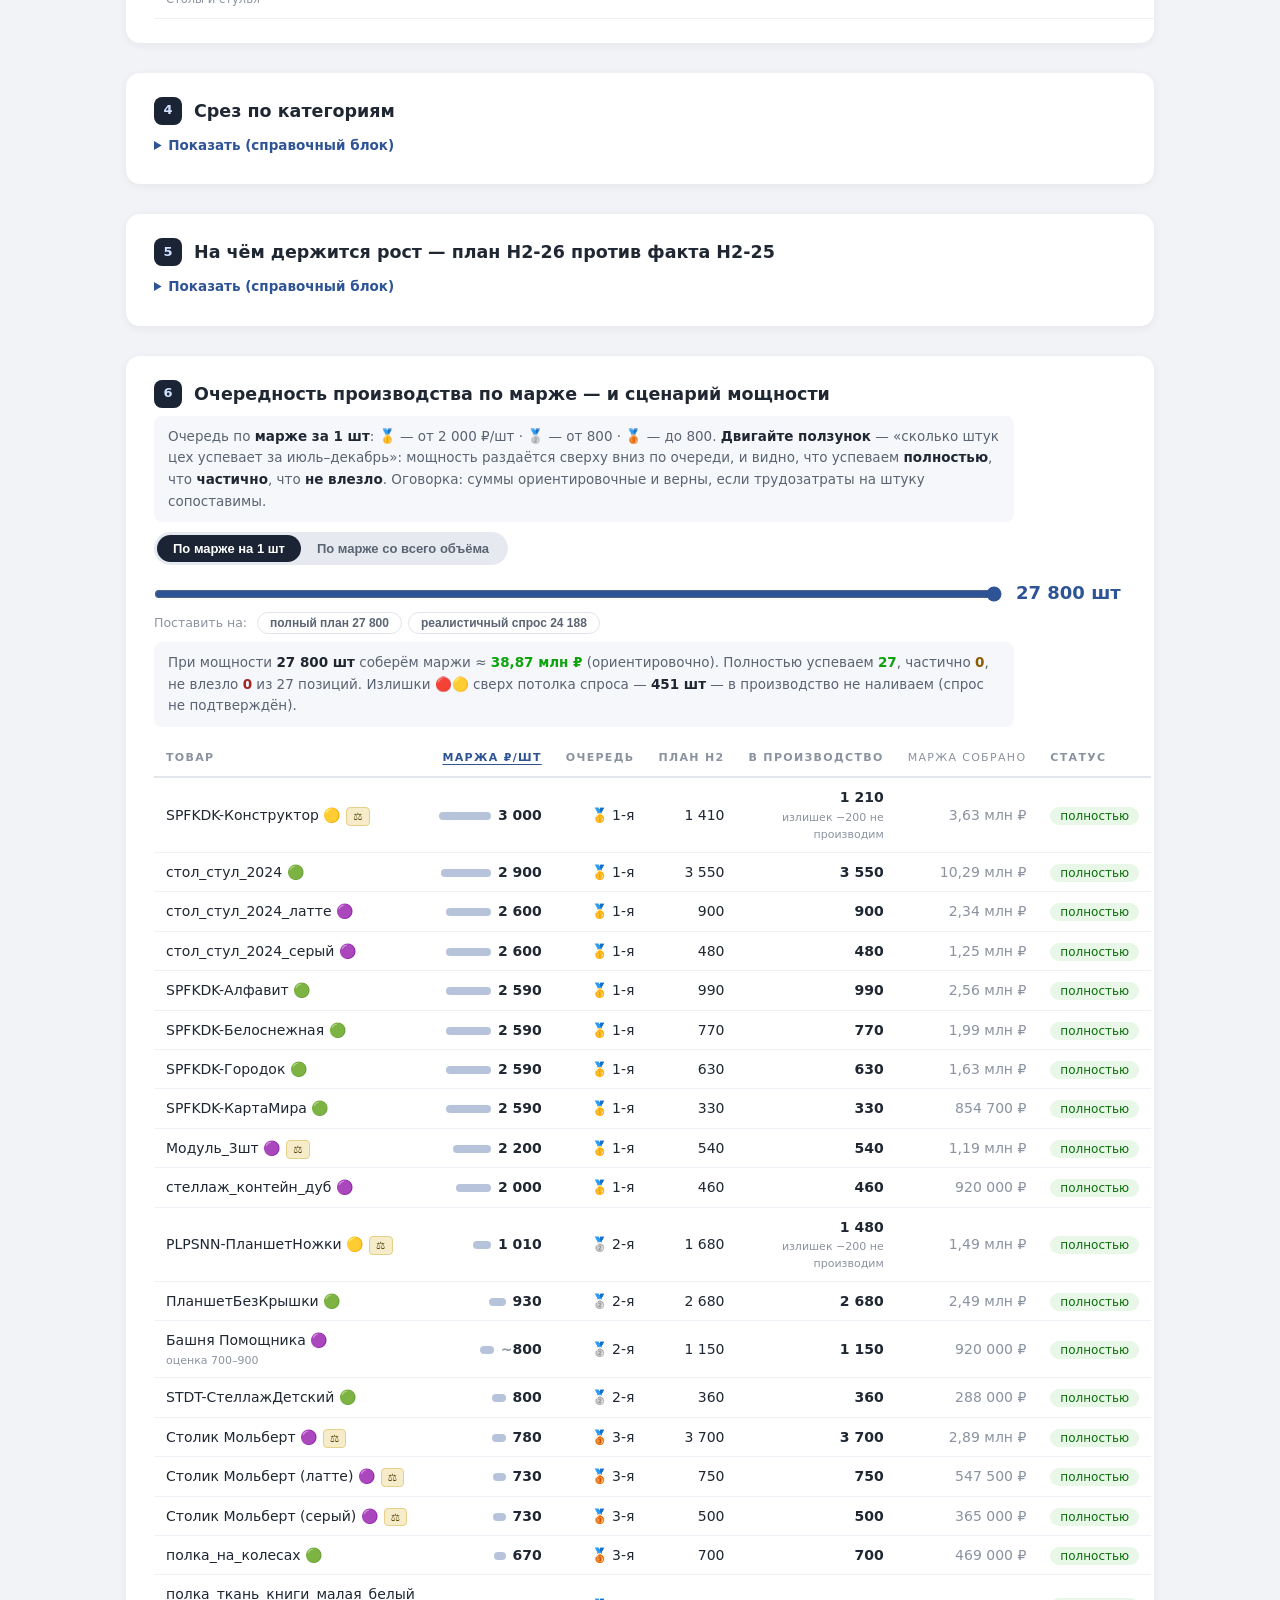
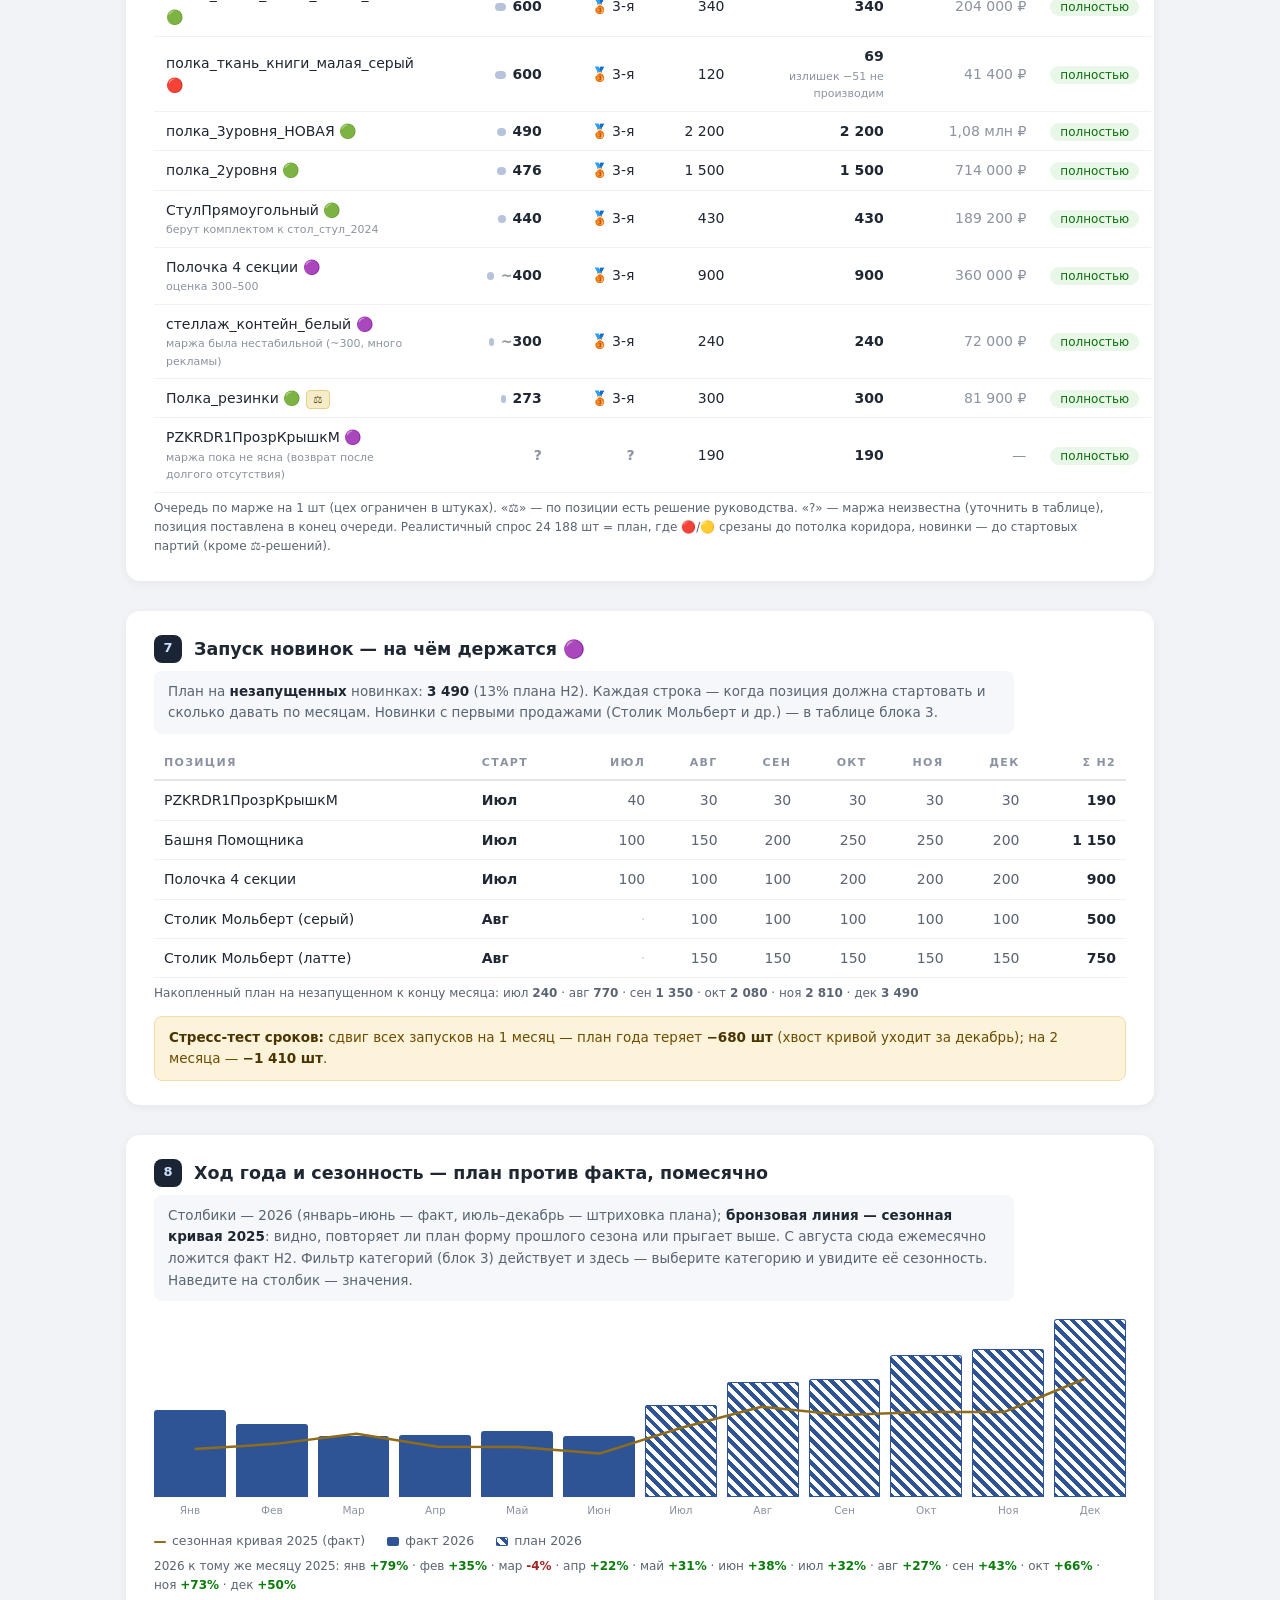
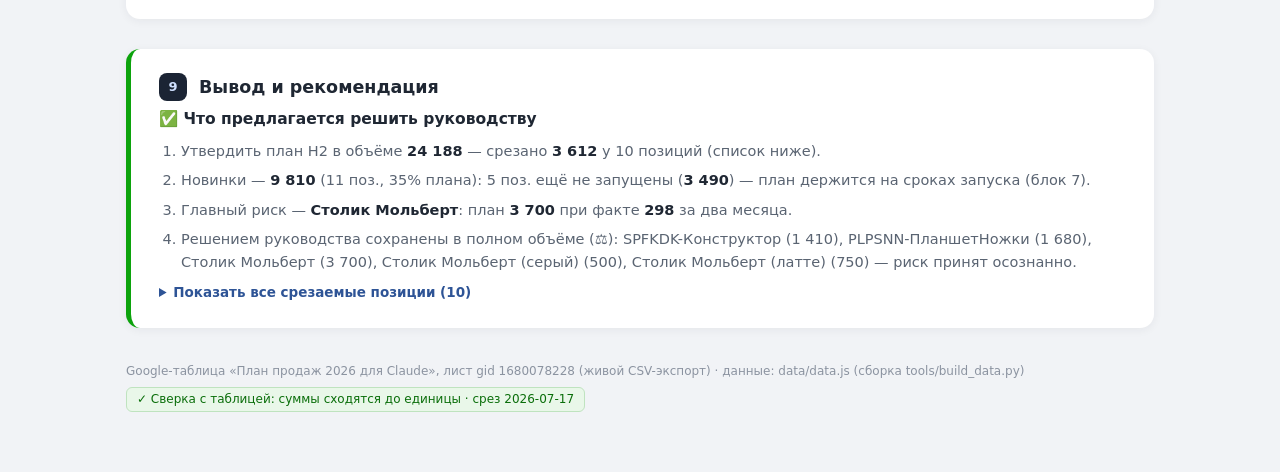
==== commit 25396dda: "Add files via upload" ====
--- a/plan-2026.html
+++ b/plan-2026.html
@@ -101,8 +101,7 @@
 
   <section class="sac">
     <div class="sec-head"><span class="n">6</span><h3>Очередность производства по марже — и сценарий мощности</h3></div>
-    <div class="howto">Товары выстроены в очередь по марже: <b>🥇 1-я</b> — от 2 000 ₽/шт ·
-      <b>🥈 2-я</b> — от 800 · <b>🥉 3-я</b> — до 800. <b>Двигайте ползунок</b> — «сколько штук цех
+    <div class="howto"><span id="sacLeg"></span> <b>Двигайте ползунок</b> — «сколько штук цех
       успевает за июль–декабрь»: мощность раздаётся сверху вниз по очереди, и видно, что успеваем
       <b>полностью</b>, что <b>частично</b>, что <b>не влезло</b>. Оговорка: суммы ориентировочные
       и верны, если трудозатраты на штуку сопоставимы.</div>
@@ -118,8 +117,8 @@
     <div class="capmarks" id="capMarks"></div>
     <div class="howto" id="capSummary"></div>
     <table class="sacT">
-      <thead><tr><th>Товар</th><th class="r">Маржа ₽/шт</th><th class="r">Очередь</th>
-        <th class="r">План H2</th><th class="r">В производство</th><th class="r">Маржа собрано</th>
+      <thead><tr><th>Товар</th><th class="r" id="thU">Маржа ₽/шт</th><th class="r">Очередь</th>
+        <th class="r">План H2</th><th class="r">В производство</th><th class="r" id="thV">Маржа собрано</th>
         <th>Статус</th></tr></thead>
       <tbody id="sacBody"></tbody>
     </table>
@@ -378,6 +377,11 @@
  const fmtRub=n=>n>=1e6?(n/1e6).toFixed(2).replace('.',',')+' млн ₽':C.fmt(n)+' ₽';
  function sac(){
   const Q=C.prodQueue(prioMode);
+  const um=prioMode==='unit';                       // активная метрика: unit=₽/шт, vol=со всего объёма
+  $('thU').className='r '+(um?'mact':'mdim'); $('thV').className='r '+(um?'mdim':'mact');
+  $('sacLeg').innerHTML= um
+   ? 'Очередь по <b>марже за 1 шт</b>: <b>🥇</b> — от 2 000 ₽/шт · <b>🥈</b> — от 800 · <b>🥉</b> — до 800.'
+   : 'Очередь по <b>марже со всего объёма</b> (ABC-вклад): <b>🥇</b> дают вместе ~50% всей маржи · <b>🥈</b> — до 80% · <b>🥉</b> — хвост.';
   const capTot=Q.reduce((s,r)=>s+r.plan,0);
   const rec=C.items.reduce((s,i)=>s+i.recH2,0);
   const sl=$('capSl');
@@ -408,14 +412,14 @@
    return '<tr><td>'+dEsc(r.it.name)+' '+C.VE[C.vOf(r.it)]
     +(r.it.ovrType?'<span class="ovrb" title="решение руководства по этой позиции">⚖</span>':'')
     +(r.it.mNote?'<span class="mnote">'+dEsc(r.it.mNote)+'</span>':'')+'</td>'
-    +'<td class="r num" style="white-space:nowrap"><span class="mbar" style="width:'+(r.mgn/mMax*52)+'px"></span>'
+    +'<td class="r num '+(um?'mact':'mdim')+'" style="white-space:nowrap"><span class="mbar" style="width:'+(r.mgn/mMax*52)+'px"></span>'
     +(r.mgn?(r.it.mEst?'<span class="mq" title="оценка пользователя">~</span>':'')+C.fmt(r.mgn)
       :'<span class="mq" title="маржа неизвестна">?</span>')+'</td>'
     +'<td class="r" style="white-space:nowrap">'+(r.tier?PLBL[r.tier]:'<span class="mq">?</span>')+'</td>'
     +'<td class="r num">'+C.fmt(r.plan)+'</td>'
     +'<td class="r num"><b>'+C.fmt(r.alloc)+'</b>'
     +(r.excess>0?'<span class="mnote">излишек −'+C.fmt(r.excess)+' не производим</span>':'')+'</td>'
-    +'<td class="r num">'+(r.mgn?fmtRub(r.alloc*r.mgn):'—')+'</td>'
+    +'<td class="r num '+(um?'mdim':'mact')+'">'+(r.mgn?fmtRub(r.alloc*r.mgn):'—')+'</td>'
     +'<td><span class="badge '+st[1]+'">'+st[0]+'</span></td></tr>';
   }).join('');
   $('sacFoot').innerHTML='Очередь по '+(prioMode==='unit'?'марже на 1 шт (цех ограничен в штуках)'
--- a/assets/cabin.css
+++ b/assets/cabin.css
@@ -247,6 +247,12 @@
 .sacT .mq{color:var(--ink3);font-weight:600}
 .sacT .mbar{display:inline-block;height:8px;border-radius:4px;background:var(--s2026);
   opacity:.35;margin-right:7px;vertical-align:baseline}
+/* подсветка активной метрики (по чему сейчас отсортирована очередь) */
+.sacT th.mact{color:var(--s2026);text-decoration:underline;text-underline-offset:3px}
+.sacT th.mdim{color:var(--ink3);font-weight:400}
+.sacT td.mact{font-weight:700;color:var(--ink)}
+.sacT td.mdim{color:var(--ink3)}
+.sacT td.mdim .mbar{opacity:.18}
 .caprow{display:flex;align-items:center;gap:14px;flex-wrap:wrap;margin:14px 0 4px}
 .caprow input[type=range]{flex:1;min-width:280px;accent-color:var(--s2026)}
 .caprow .capval{font-weight:700;color:var(--s2026);font-size:18px;min-width:110px}
